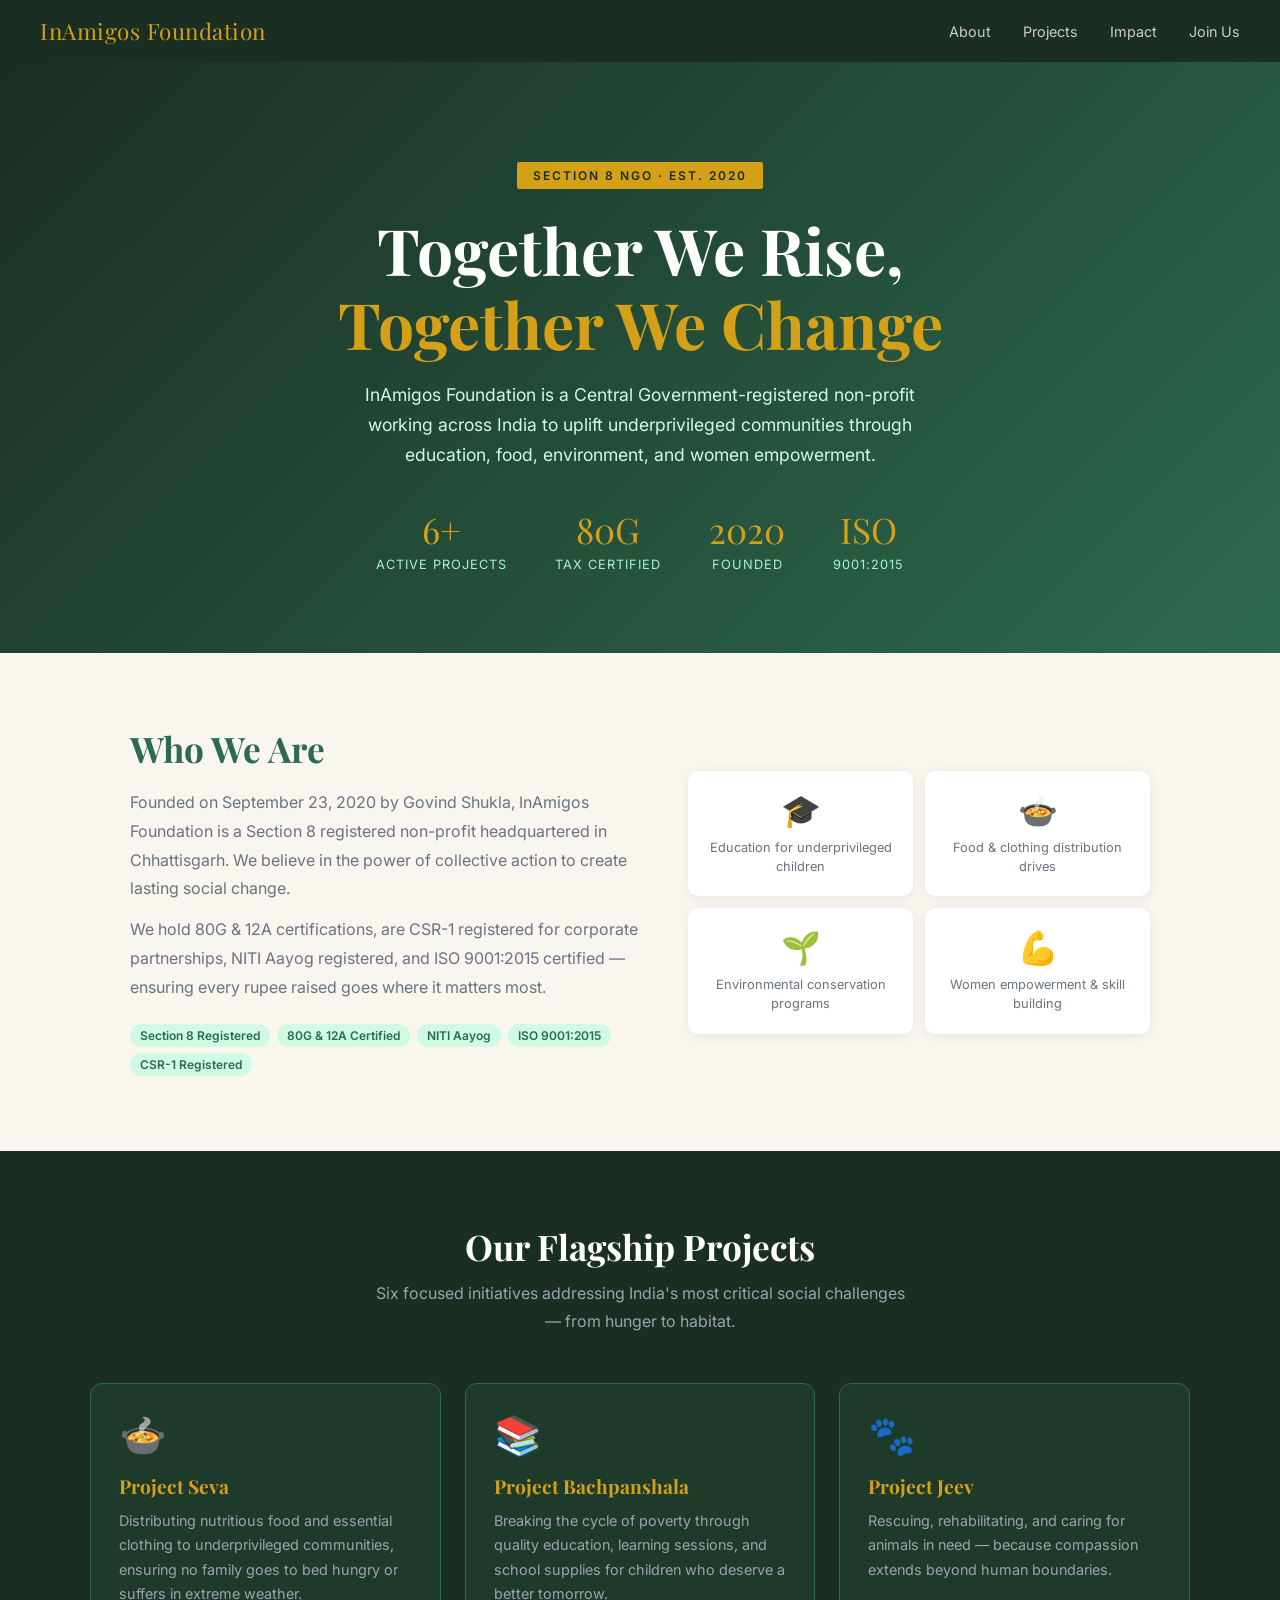
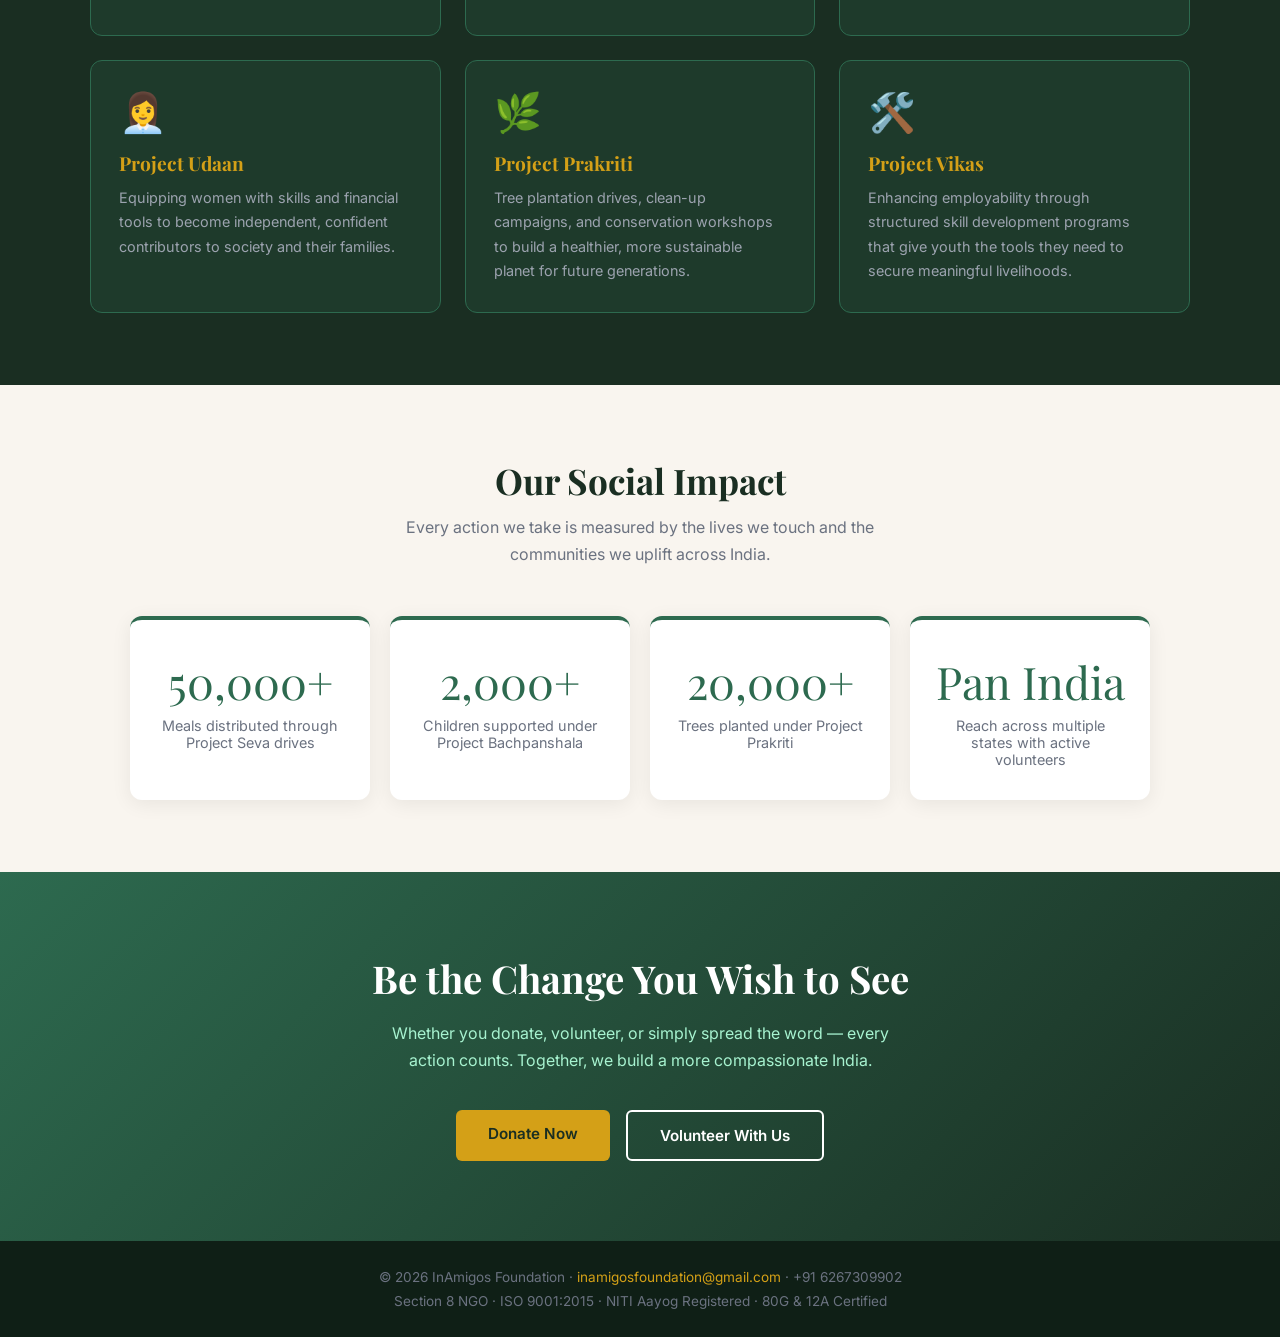
==== index.html @ 420f6764 "Rename inamigos_awareness.html to index.html" ====
<!DOCTYPE html>
<html lang="en">

<head>
  <meta charset="UTF-8" />
  <meta name="viewport" content="width=device-width, initial-scale=1.0" />
  <title>InAmigos Foundation – Together We Rise</title>
  <link
    href="https://fonts.googleapis.com/css2?family=Playfair+Display:wght@700;900&family=Inter:wght@400;500;600&display=swap"
    rel="stylesheet" />
  <style>
    *,
    *::before,
    *::after {
      box-sizing: border-box;
      margin: 0;
      padding: 0;
    }

    :root {
      --green: #2D6A4F;
      --green-lt: #40916C;
      --gold: #D4A017;
      --cream: #F9F5EF;
      --dark: #1A2E22;
      --gray: #6B7280;
      --white: #FFFFFF;
    }

    body {
      font-family: 'Inter', sans-serif;
      background: var(--cream);
      color: var(--dark);
    }

    /* ── NAV ── */
    nav {
      background: var(--dark);
      padding: 16px 40px;
      display: flex;
      align-items: center;
      justify-content: space-between;
    }

    .nav-logo {
      font-family: 'Playfair Display', serif;
      font-size: 1.4rem;
      color: var(--gold);
      letter-spacing: 0.5px;
    }

    .nav-links a {
      color: #ccc;
      text-decoration: none;
      margin-left: 28px;
      font-size: 0.9rem;
      transition: color 0.2s;
    }

    .nav-links a:hover {
      color: var(--gold);
    }

    /* ── HERO ── */
    .hero {
      background: linear-gradient(135deg, var(--dark) 0%, var(--green) 100%);
      color: var(--white);
      padding: 100px 40px 80px;
      text-align: center;
      position: relative;
      overflow: hidden;
    }

    .hero::before {
      content: '';
      position: absolute;
      inset: 0;
      background: url("https://images.unsplash.com/photo-1532629345422-7515f3d16bb6?w=1400&q=80") center/cover no-repeat;
      opacity: 0.12;
    }

    .hero-content {
      position: relative;
      z-index: 1;
      max-width: 760px;
      margin: auto;
    }

    .hero-eyebrow {
      display: inline-block;
      background: var(--gold);
      color: var(--dark);
      font-size: 0.75rem;
      font-weight: 600;
      letter-spacing: 2px;
      text-transform: uppercase;
      padding: 6px 16px;
      border-radius: 2px;
      margin-bottom: 24px;
    }

    .hero h1 {
      font-family: 'Playfair Display', serif;
      font-size: clamp(2.4rem, 5vw, 4rem);
      line-height: 1.15;
      margin-bottom: 20px;
    }

    .hero h1 span {
      color: var(--gold);
    }

    .hero p {
      font-size: 1.1rem;
      color: #d1fae5;
      max-width: 580px;
      margin: 0 auto 36px;
      line-height: 1.7;
    }

    .hero-stats {
      display: flex;
      justify-content: center;
      gap: 48px;
      flex-wrap: wrap;
      margin-top: 20px;
    }

    .stat-item {
      text-align: center;
    }

    .stat-item .num {
      font-family: 'Playfair Display', serif;
      font-size: 2.2rem;
      color: var(--gold);
      display: block;
    }

    .stat-item .label {
      font-size: 0.8rem;
      color: #a7f3d0;
      letter-spacing: 1px;
      text-transform: uppercase;
    }

    /* ── ABOUT ── */
    .about {
      display: grid;
      grid-template-columns: 1fr 1fr;
      gap: 0;
      max-width: 1100px;
      margin: 72px auto;
      padding: 0 40px;
      align-items: center;
    }

    .about-text h2 {
      font-family: 'Playfair Display', serif;
      font-size: 2.2rem;
      color: var(--green);
      margin-bottom: 16px;
    }

    .about-text p {
      color: var(--gray);
      line-height: 1.8;
      margin-bottom: 12px;
    }

    .badge {
      display: inline-block;
      background: #d1fae5;
      color: var(--green);
      font-size: 0.75rem;
      font-weight: 600;
      padding: 4px 10px;
      border-radius: 99px;
      margin: 3px 3px 3px 0;
    }

    .about-visual {
      padding-left: 48px;
      display: grid;
      grid-template-columns: 1fr 1fr;
      gap: 12px;
    }

    .about-card {
      background: var(--white);
      border-radius: 10px;
      padding: 20px;
      box-shadow: 0 2px 12px rgba(0, 0, 0, 0.07);
      text-align: center;
    }

    .about-card .icon {
      font-size: 2rem;
      margin-bottom: 8px;
    }

    .about-card p {
      font-size: 0.8rem;
      color: var(--gray);
      line-height: 1.5;
    }

    /* ── PROJECTS ── */
    .projects-section {
      background: var(--dark);
      padding: 72px 40px;
    }

    .section-header {
      text-align: center;
      margin-bottom: 48px;
    }

    .section-header h2 {
      font-family: 'Playfair Display', serif;
      font-size: 2.2rem;
      color: var(--white);
      margin-bottom: 10px;
    }

    .section-header p {
      color: #9CA3AF;
      max-width: 540px;
      margin: auto;
      line-height: 1.7;
    }

    .projects-grid {
      display: grid;
      grid-template-columns: repeat(auto-fit, minmax(280px, 1fr));
      gap: 24px;
      max-width: 1100px;
      margin: auto;
    }

    .project-card {
      background: #1e3a2b;
      border: 1px solid #2D6A4F;
      border-radius: 12px;
      padding: 28px;
      transition: transform 0.2s, border-color 0.2s;
    }

    .project-card:hover {
      transform: translateY(-4px);
      border-color: var(--gold);
    }

    .project-icon {
      font-size: 2.4rem;
      margin-bottom: 14px;
    }

    .project-card h3 {
      font-family: 'Playfair Display', serif;
      font-size: 1.2rem;
      color: var(--gold);
      margin-bottom: 10px;
    }

    .project-card p {
      color: #9CA3AF;
      font-size: 0.9rem;
      line-height: 1.7;
    }

    /* ── IMPACT ── */
    .impact-section {
      padding: 72px 40px;
      max-width: 1100px;
      margin: auto;
    }

    .impact-section .section-header h2 {
      color: var(--dark);
    }

    .impact-section .section-header p {
      color: var(--gray);
    }

    .impact-grid {
      display: grid;
      grid-template-columns: repeat(auto-fit, minmax(220px, 1fr));
      gap: 20px;
      margin-top: 48px;
    }

    .impact-card {
      background: var(--white);
      border-radius: 12px;
      padding: 32px 24px;
      text-align: center;
      box-shadow: 0 4px 20px rgba(0, 0, 0, 0.07);
      border-top: 4px solid var(--green);
    }

    .impact-card .big {
      font-family: 'Playfair Display', serif;
      font-size: 2.8rem;
      color: var(--green);
    }

    .impact-card .desc {
      font-size: 0.9rem;
      color: var(--gray);
      margin-top: 6px;
    }

    /* ── CTA ── */
    .cta-section {
      background: linear-gradient(135deg, var(--green) 0%, var(--dark) 100%);
      padding: 80px 40px;
      text-align: center;
      color: var(--white);
    }

    .cta-section h2 {
      font-family: 'Playfair Display', serif;
      font-size: 2.4rem;
      margin-bottom: 16px;
    }

    .cta-section p {
      color: #a7f3d0;
      max-width: 520px;
      margin: 0 auto 36px;
      line-height: 1.7;
    }

    .cta-buttons {
      display: flex;
      gap: 16px;
      justify-content: center;
      flex-wrap: wrap;
    }

    .btn {
      padding: 14px 32px;
      border-radius: 6px;
      font-weight: 600;
      font-size: 0.95rem;
      cursor: pointer;
      text-decoration: none;
      transition: opacity 0.2s, transform 0.2s;
      display: inline-block;
    }

    .btn:hover {
      opacity: 0.88;
      transform: translateY(-2px);
    }

    .btn-gold {
      background: var(--gold);
      color: var(--dark);
    }

    .btn-outline {
      background: transparent;
      color: var(--white);
      border: 2px solid var(--white);
    }

    /* ── FOOTER ── */
    footer {
      background: #0f1f16;
      color: #6B7280;
      text-align: center;
      padding: 28px 40px;
      font-size: 0.85rem;
    }

    footer a {
      color: var(--gold);
      text-decoration: none;
    }

    /* ── RESPONSIVE ── */
    @media (max-width: 720px) {
      .about {
        grid-template-columns: 1fr;
      }

      .about-visual {
        padding-left: 0;
        margin-top: 32px;
      }

      nav {
        flex-direction: column;
        gap: 12px;
      }

      .hero {
        padding: 70px 20px 60px;
      }
    }
  </style>
</head>

<body>

  <!-- NAV -->
  <nav>
    <div class="nav-logo">InAmigos Foundation</div>
    <div class="nav-links">
      <a href="#about">About</a>
      <a href="#projects">Projects</a>
      <a href="#impact">Impact</a>
      <a href="#join">Join Us</a>
    </div>
  </nav>

  <!-- HERO -->
  <section class="hero">
    <div class="hero-content">
      <span class="hero-eyebrow">Section 8 NGO · Est. 2020</span>
      <h1>Together We Rise,<br /><span>Together We Change</span></h1>
      <p>InAmigos Foundation is a Central Government-registered non-profit working across India to uplift
        underprivileged communities through education, food, environment, and women empowerment.</p>
      <div class="hero-stats">
        <div class="stat-item"><span class="num">6+</span><span class="label">Active Projects</span></div>
        <div class="stat-item"><span class="num">80G</span><span class="label">Tax Certified</span></div>
        <div class="stat-item"><span class="num">2020</span><span class="label">Founded</span></div>
        <div class="stat-item"><span class="num">ISO</span><span class="label">9001:2015</span></div>
      </div>
    </div>
  </section>

  <!-- ABOUT -->
  <section class="about" id="about">
    <div class="about-text">
      <h2>Who We Are</h2>
      <p>Founded on September 23, 2020 by Govind Shukla, InAmigos Foundation is a Section 8 registered non-profit
        headquartered in Chhattisgarh. We believe in the power of collective action to create lasting social change.</p>
      <p>We hold 80G & 12A certifications, are CSR-1 registered for corporate partnerships, NITI Aayog registered, and
        ISO 9001:2015 certified — ensuring every rupee raised goes where it matters most.</p>
      <div style="margin-top: 20px;">
        <span class="badge">Section 8 Registered</span>
        <span class="badge">80G & 12A Certified</span>
        <span class="badge">NITI Aayog</span>
        <span class="badge">ISO 9001:2015</span>
        <span class="badge">CSR-1 Registered</span>
      </div>
    </div>
    <div class="about-visual">
      <div class="about-card">
        <div class="icon">🎓</div>
        <p>Education for underprivileged children</p>
      </div>
      <div class="about-card">
        <div class="icon">🍲</div>
        <p>Food & clothing distribution drives</p>
      </div>
      <div class="about-card">
        <div class="icon">🌱</div>
        <p>Environmental conservation programs</p>
      </div>
      <div class="about-card">
        <div class="icon">💪</div>
        <p>Women empowerment & skill building</p>
      </div>
    </div>
  </section>

  <!-- PROJECTS -->
  <section class="projects-section" id="projects">
    <div class="section-header">
      <h2>Our Flagship Projects</h2>
      <p>Six focused initiatives addressing India's most critical social challenges — from hunger to habitat.</p>
    </div>
    <div class="projects-grid">
      <div class="project-card">
        <div class="project-icon">🍲</div>
        <h3>Project Seva</h3>
        <p>Distributing nutritious food and essential clothing to underprivileged communities, ensuring no family goes
          to bed hungry or suffers in extreme weather.</p>
      </div>
      <div class="project-card">
        <div class="project-icon">📚</div>
        <h3>Project Bachpanshala</h3>
        <p>Breaking the cycle of poverty through quality education, learning sessions, and school supplies for children
          who deserve a better tomorrow.</p>
      </div>
      <div class="project-card">
        <div class="project-icon">🐾</div>
        <h3>Project Jeev</h3>
        <p>Rescuing, rehabilitating, and caring for animals in need — because compassion extends beyond human
          boundaries.</p>
      </div>
      <div class="project-card">
        <div class="project-icon">👩‍💼</div>
        <h3>Project Udaan</h3>
        <p>Equipping women with skills and financial tools to become independent, confident contributors to society and
          their families.</p>
      </div>
      <div class="project-card">
        <div class="project-icon">🌿</div>
        <h3>Project Prakriti</h3>
        <p>Tree plantation drives, clean-up campaigns, and conservation workshops to build a healthier, more sustainable
          planet for future generations.</p>
      </div>
      <div class="project-card">
        <div class="project-icon">🛠️</div>
        <h3>Project Vikas</h3>
        <p>Enhancing employability through structured skill development programs that give youth the tools they need to
          secure meaningful livelihoods.</p>
      </div>
    </div>
  </section>

  <!-- IMPACT -->
  <section class="impact-section" id="impact">
    <div class="section-header">
      <h2>Our Social Impact</h2>
      <p>Every action we take is measured by the lives we touch and the communities we uplift across India.</p>
    </div>
    <div class="impact-grid">
      <div class="impact-card">
        <div class="big">50,000+</div>
        <div class="desc">Meals distributed through Project Seva drives</div>
      </div>
      <div class="impact-card">
        <div class="big">2,000+</div>
        <div class="desc">Children supported under Project Bachpanshala</div>
      </div>
      <div class="impact-card">
        <div class="big">20,000+</div>
        <div class="desc">Trees planted under Project Prakriti</div>
      </div>
      <div class="impact-card">
        <div class="big">Pan India</div>
        <div class="desc">Reach across multiple states with active volunteers</div>
      </div>
    </div>
  </section>

  <!-- CTA -->
  <section class="cta-section" id="join">
    <h2>Be the Change You Wish to See</h2>
    <p>Whether you donate, volunteer, or simply spread the word — every action counts. Together, we build a more
      compassionate India.</p>
    <div class="cta-buttons">
      <a href="https://inamigosfoundation.org.in" class="btn btn-gold" target="_blank">Donate Now</a>
      <a href="https://inamigosfoundation.org.in" class="btn btn-outline" target="_blank">Volunteer With Us</a>
    </div>
  </section>

  <!-- FOOTER -->
  <footer>
    <p>© 2026 InAmigos Foundation · <a href="mailto:inamigosfoundation@gmail.com">inamigosfoundation@gmail.com</a> · +91
      6267309902</p>
    <p style="margin-top: 8px;">Section 8 NGO · ISO 9001:2015 · NITI Aayog Registered · 80G & 12A Certified</p>
  </footer>

</body>

</html>
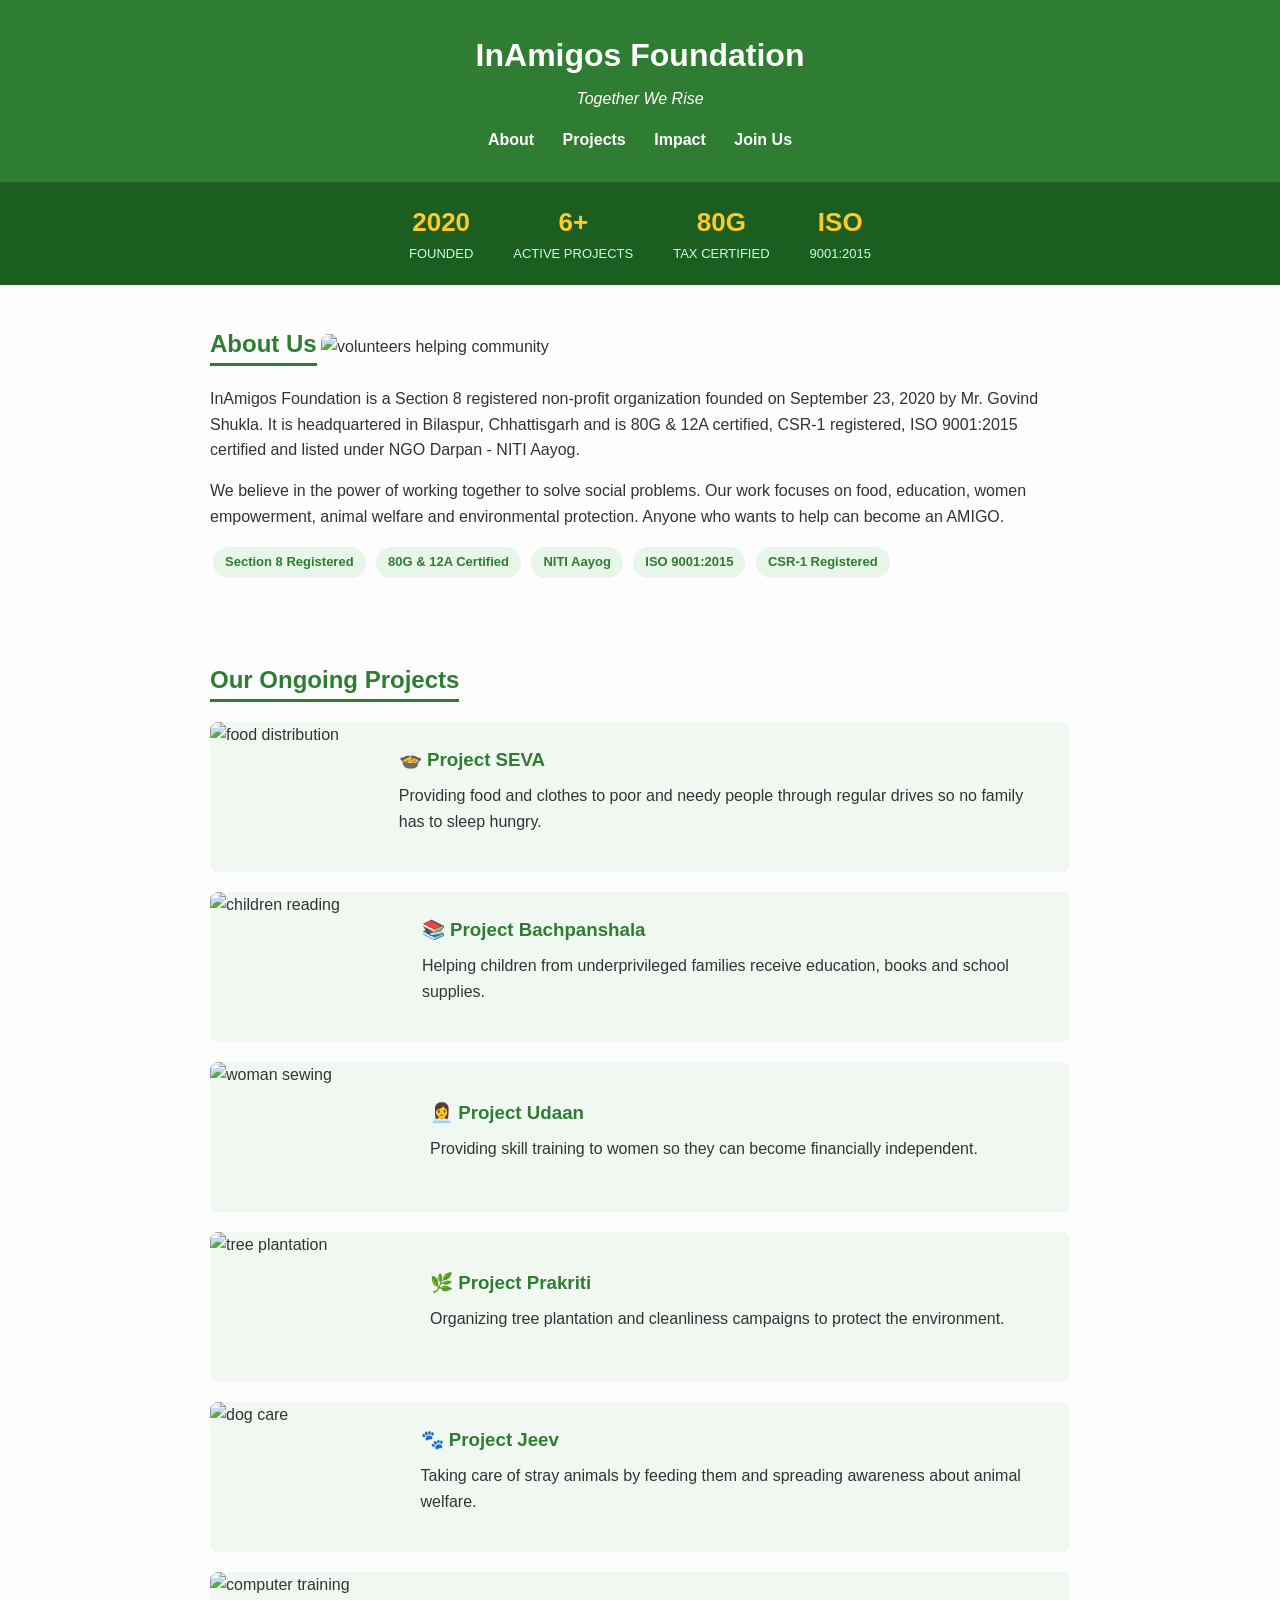
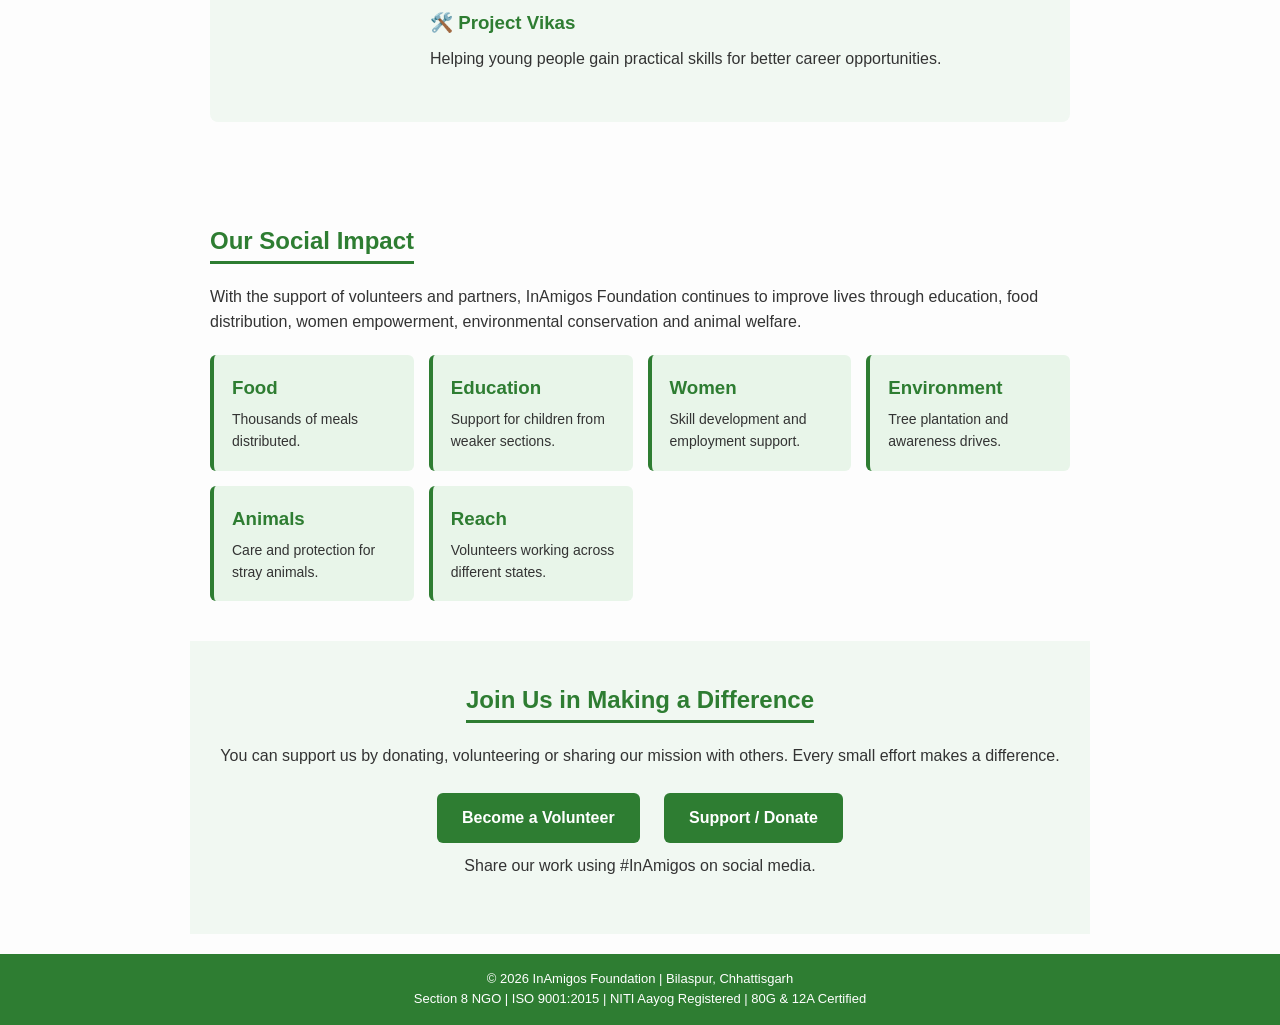
==== commit d40bb610: "Add files via upload" ====
--- a/index.html
+++ b/index.html
@@ -1,564 +1,228 @@
-<!DOCTYPE html>
-<html lang="en">
-
-<head>
-  <meta charset="UTF-8" />
-  <meta name="viewport" content="width=device-width, initial-scale=1.0" />
-  <title>InAmigos Foundation – Together We Rise</title>
-  <link
-    href="https://fonts.googleapis.com/css2?family=Playfair+Display:wght@700;900&family=Inter:wght@400;500;600&display=swap"
-    rel="stylesheet" />
-  <style>
-    *,
-    *::before,
-    *::after {
-      box-sizing: border-box;
-      margin: 0;
-      padding: 0;
-    }
-
-    :root {
-      --green: #2D6A4F;
-      --green-lt: #40916C;
-      --gold: #D4A017;
-      --cream: #F9F5EF;
-      --dark: #1A2E22;
-      --gray: #6B7280;
-      --white: #FFFFFF;
-    }
-
-    body {
-      font-family: 'Inter', sans-serif;
-      background: var(--cream);
-      color: var(--dark);
-    }
-
-    /* ── NAV ── */
-    nav {
-      background: var(--dark);
-      padding: 16px 40px;
-      display: flex;
-      align-items: center;
-      justify-content: space-between;
-    }
-
-    .nav-logo {
-      font-family: 'Playfair Display', serif;
-      font-size: 1.4rem;
-      color: var(--gold);
-      letter-spacing: 0.5px;
-    }
-
-    .nav-links a {
-      color: #ccc;
-      text-decoration: none;
-      margin-left: 28px;
-      font-size: 0.9rem;
-      transition: color 0.2s;
-    }
-
-    .nav-links a:hover {
-      color: var(--gold);
-    }
-
-    /* ── HERO ── */
-    .hero {
-      background: linear-gradient(135deg, var(--dark) 0%, var(--green) 100%);
-      color: var(--white);
-      padding: 100px 40px 80px;
-      text-align: center;
-      position: relative;
-      overflow: hidden;
-    }
-
-    .hero::before {
-      content: '';
-      position: absolute;
-      inset: 0;
-      background: url("https://images.unsplash.com/photo-1532629345422-7515f3d16bb6?w=1400&q=80") center/cover no-repeat;
-      opacity: 0.12;
-    }
-
-    .hero-content {
-      position: relative;
-      z-index: 1;
-      max-width: 760px;
-      margin: auto;
-    }
-
-    .hero-eyebrow {
-      display: inline-block;
-      background: var(--gold);
-      color: var(--dark);
-      font-size: 0.75rem;
-      font-weight: 600;
-      letter-spacing: 2px;
-      text-transform: uppercase;
-      padding: 6px 16px;
-      border-radius: 2px;
-      margin-bottom: 24px;
-    }
-
-    .hero h1 {
-      font-family: 'Playfair Display', serif;
-      font-size: clamp(2.4rem, 5vw, 4rem);
-      line-height: 1.15;
-      margin-bottom: 20px;
-    }
-
-    .hero h1 span {
-      color: var(--gold);
-    }
-
-    .hero p {
-      font-size: 1.1rem;
-      color: #d1fae5;
-      max-width: 580px;
-      margin: 0 auto 36px;
-      line-height: 1.7;
-    }
-
-    .hero-stats {
-      display: flex;
-      justify-content: center;
-      gap: 48px;
-      flex-wrap: wrap;
-      margin-top: 20px;
-    }
-
-    .stat-item {
-      text-align: center;
-    }
-
-    .stat-item .num {
-      font-family: 'Playfair Display', serif;
-      font-size: 2.2rem;
-      color: var(--gold);
-      display: block;
-    }
-
-    .stat-item .label {
-      font-size: 0.8rem;
-      color: #a7f3d0;
-      letter-spacing: 1px;
-      text-transform: uppercase;
-    }
-
-    /* ── ABOUT ── */
-    .about {
-      display: grid;
-      grid-template-columns: 1fr 1fr;
-      gap: 0;
-      max-width: 1100px;
-      margin: 72px auto;
-      padding: 0 40px;
-      align-items: center;
-    }
-
-    .about-text h2 {
-      font-family: 'Playfair Display', serif;
-      font-size: 2.2rem;
-      color: var(--green);
-      margin-bottom: 16px;
-    }
-
-    .about-text p {
-      color: var(--gray);
-      line-height: 1.8;
-      margin-bottom: 12px;
-    }
-
-    .badge {
-      display: inline-block;
-      background: #d1fae5;
-      color: var(--green);
-      font-size: 0.75rem;
-      font-weight: 600;
-      padding: 4px 10px;
-      border-radius: 99px;
-      margin: 3px 3px 3px 0;
-    }
-
-    .about-visual {
-      padding-left: 48px;
-      display: grid;
-      grid-template-columns: 1fr 1fr;
-      gap: 12px;
-    }
-
-    .about-card {
-      background: var(--white);
-      border-radius: 10px;
-      padding: 20px;
-      box-shadow: 0 2px 12px rgba(0, 0, 0, 0.07);
-      text-align: center;
-    }
-
-    .about-card .icon {
-      font-size: 2rem;
-      margin-bottom: 8px;
-    }
-
-    .about-card p {
-      font-size: 0.8rem;
-      color: var(--gray);
-      line-height: 1.5;
-    }
-
-    /* ── PROJECTS ── */
-    .projects-section {
-      background: var(--dark);
-      padding: 72px 40px;
-    }
-
-    .section-header {
-      text-align: center;
-      margin-bottom: 48px;
-    }
-
-    .section-header h2 {
-      font-family: 'Playfair Display', serif;
-      font-size: 2.2rem;
-      color: var(--white);
-      margin-bottom: 10px;
-    }
-
-    .section-header p {
-      color: #9CA3AF;
-      max-width: 540px;
-      margin: auto;
-      line-height: 1.7;
-    }
-
-    .projects-grid {
-      display: grid;
-      grid-template-columns: repeat(auto-fit, minmax(280px, 1fr));
-      gap: 24px;
-      max-width: 1100px;
-      margin: auto;
-    }
-
-    .project-card {
-      background: #1e3a2b;
-      border: 1px solid #2D6A4F;
-      border-radius: 12px;
-      padding: 28px;
-      transition: transform 0.2s, border-color 0.2s;
-    }
-
-    .project-card:hover {
-      transform: translateY(-4px);
-      border-color: var(--gold);
-    }
-
-    .project-icon {
-      font-size: 2.4rem;
-      margin-bottom: 14px;
-    }
-
-    .project-card h3 {
-      font-family: 'Playfair Display', serif;
-      font-size: 1.2rem;
-      color: var(--gold);
-      margin-bottom: 10px;
-    }
-
-    .project-card p {
-      color: #9CA3AF;
-      font-size: 0.9rem;
-      line-height: 1.7;
-    }
-
-    /* ── IMPACT ── */
-    .impact-section {
-      padding: 72px 40px;
-      max-width: 1100px;
-      margin: auto;
-    }
-
-    .impact-section .section-header h2 {
-      color: var(--dark);
-    }
-
-    .impact-section .section-header p {
-      color: var(--gray);
-    }
-
-    .impact-grid {
-      display: grid;
-      grid-template-columns: repeat(auto-fit, minmax(220px, 1fr));
-      gap: 20px;
-      margin-top: 48px;
-    }
-
-    .impact-card {
-      background: var(--white);
-      border-radius: 12px;
-      padding: 32px 24px;
-      text-align: center;
-      box-shadow: 0 4px 20px rgba(0, 0, 0, 0.07);
-      border-top: 4px solid var(--green);
-    }
-
-    .impact-card .big {
-      font-family: 'Playfair Display', serif;
-      font-size: 2.8rem;
-      color: var(--green);
-    }
-
-    .impact-card .desc {
-      font-size: 0.9rem;
-      color: var(--gray);
-      margin-top: 6px;
-    }
-
-    /* ── CTA ── */
-    .cta-section {
-      background: linear-gradient(135deg, var(--green) 0%, var(--dark) 100%);
-      padding: 80px 40px;
-      text-align: center;
-      color: var(--white);
-    }
-
-    .cta-section h2 {
-      font-family: 'Playfair Display', serif;
-      font-size: 2.4rem;
-      margin-bottom: 16px;
-    }
-
-    .cta-section p {
-      color: #a7f3d0;
-      max-width: 520px;
-      margin: 0 auto 36px;
-      line-height: 1.7;
-    }
-
-    .cta-buttons {
-      display: flex;
-      gap: 16px;
-      justify-content: center;
-      flex-wrap: wrap;
-    }
-
-    .btn {
-      padding: 14px 32px;
-      border-radius: 6px;
-      font-weight: 600;
-      font-size: 0.95rem;
-      cursor: pointer;
-      text-decoration: none;
-      transition: opacity 0.2s, transform 0.2s;
-      display: inline-block;
-    }
-
-    .btn:hover {
-      opacity: 0.88;
-      transform: translateY(-2px);
-    }
-
-    .btn-gold {
-      background: var(--gold);
-      color: var(--dark);
-    }
-
-    .btn-outline {
-      background: transparent;
-      color: var(--white);
-      border: 2px solid var(--white);
-    }
-
-    /* ── FOOTER ── */
-    footer {
-      background: #0f1f16;
-      color: #6B7280;
-      text-align: center;
-      padding: 28px 40px;
-      font-size: 0.85rem;
-    }
-
-    footer a {
-      color: var(--gold);
-      text-decoration: none;
-    }
-
-    /* ── RESPONSIVE ── */
-    @media (max-width: 720px) {
-      .about {
-        grid-template-columns: 1fr;
-      }
-
-      .about-visual {
-        padding-left: 0;
-        margin-top: 32px;
-      }
-
-      nav {
-        flex-direction: column;
-        gap: 12px;
-      }
-
-      .hero {
-        padding: 70px 20px 60px;
-      }
-    }
-  </style>
-</head>
-
-<body>
-
-  <!-- NAV -->
-  <nav>
-    <div class="nav-logo">InAmigos Foundation</div>
-    <div class="nav-links">
-      <a href="#about">About</a>
-      <a href="#projects">Projects</a>
-      <a href="#impact">Impact</a>
-      <a href="#join">Join Us</a>
-    </div>
-  </nav>
-
-  <!-- HERO -->
-  <section class="hero">
-    <div class="hero-content">
-      <span class="hero-eyebrow">Section 8 NGO · Est. 2020</span>
-      <h1>Together We Rise,<br /><span>Together We Change</span></h1>
-      <p>InAmigos Foundation is a Central Government-registered non-profit working across India to uplift
-        underprivileged communities through education, food, environment, and women empowerment.</p>
-      <div class="hero-stats">
-        <div class="stat-item"><span class="num">6+</span><span class="label">Active Projects</span></div>
-        <div class="stat-item"><span class="num">80G</span><span class="label">Tax Certified</span></div>
-        <div class="stat-item"><span class="num">2020</span><span class="label">Founded</span></div>
-        <div class="stat-item"><span class="num">ISO</span><span class="label">9001:2015</span></div>
-      </div>
-    </div>
-  </section>
-
-  <!-- ABOUT -->
-  <section class="about" id="about">
-    <div class="about-text">
-      <h2>Who We Are</h2>
-      <p>Founded on September 23, 2020 by Govind Shukla, InAmigos Foundation is a Section 8 registered non-profit
-        headquartered in Chhattisgarh. We believe in the power of collective action to create lasting social change.</p>
-      <p>We hold 80G & 12A certifications, are CSR-1 registered for corporate partnerships, NITI Aayog registered, and
-        ISO 9001:2015 certified — ensuring every rupee raised goes where it matters most.</p>
-      <div style="margin-top: 20px;">
-        <span class="badge">Section 8 Registered</span>
-        <span class="badge">80G & 12A Certified</span>
-        <span class="badge">NITI Aayog</span>
-        <span class="badge">ISO 9001:2015</span>
-        <span class="badge">CSR-1 Registered</span>
-      </div>
-    </div>
-    <div class="about-visual">
-      <div class="about-card">
-        <div class="icon">🎓</div>
-        <p>Education for underprivileged children</p>
-      </div>
-      <div class="about-card">
-        <div class="icon">🍲</div>
-        <p>Food & clothing distribution drives</p>
-      </div>
-      <div class="about-card">
-        <div class="icon">🌱</div>
-        <p>Environmental conservation programs</p>
-      </div>
-      <div class="about-card">
-        <div class="icon">💪</div>
-        <p>Women empowerment & skill building</p>
-      </div>
-    </div>
-  </section>
-
-  <!-- PROJECTS -->
-  <section class="projects-section" id="projects">
-    <div class="section-header">
-      <h2>Our Flagship Projects</h2>
-      <p>Six focused initiatives addressing India's most critical social challenges — from hunger to habitat.</p>
-    </div>
-    <div class="projects-grid">
-      <div class="project-card">
-        <div class="project-icon">🍲</div>
-        <h3>Project Seva</h3>
-        <p>Distributing nutritious food and essential clothing to underprivileged communities, ensuring no family goes
-          to bed hungry or suffers in extreme weather.</p>
-      </div>
-      <div class="project-card">
-        <div class="project-icon">📚</div>
-        <h3>Project Bachpanshala</h3>
-        <p>Breaking the cycle of poverty through quality education, learning sessions, and school supplies for children
-          who deserve a better tomorrow.</p>
-      </div>
-      <div class="project-card">
-        <div class="project-icon">🐾</div>
-        <h3>Project Jeev</h3>
-        <p>Rescuing, rehabilitating, and caring for animals in need — because compassion extends beyond human
-          boundaries.</p>
-      </div>
-      <div class="project-card">
-        <div class="project-icon">👩‍💼</div>
-        <h3>Project Udaan</h3>
-        <p>Equipping women with skills and financial tools to become independent, confident contributors to society and
-          their families.</p>
-      </div>
-      <div class="project-card">
-        <div class="project-icon">🌿</div>
-        <h3>Project Prakriti</h3>
-        <p>Tree plantation drives, clean-up campaigns, and conservation workshops to build a healthier, more sustainable
-          planet for future generations.</p>
-      </div>
-      <div class="project-card">
-        <div class="project-icon">🛠️</div>
-        <h3>Project Vikas</h3>
-        <p>Enhancing employability through structured skill development programs that give youth the tools they need to
-          secure meaningful livelihoods.</p>
-      </div>
-    </div>
-  </section>
-
-  <!-- IMPACT -->
-  <section class="impact-section" id="impact">
-    <div class="section-header">
-      <h2>Our Social Impact</h2>
-      <p>Every action we take is measured by the lives we touch and the communities we uplift across India.</p>
-    </div>
-    <div class="impact-grid">
-      <div class="impact-card">
-        <div class="big">50,000+</div>
-        <div class="desc">Meals distributed through Project Seva drives</div>
-      </div>
-      <div class="impact-card">
-        <div class="big">2,000+</div>
-        <div class="desc">Children supported under Project Bachpanshala</div>
-      </div>
-      <div class="impact-card">
-        <div class="big">20,000+</div>
-        <div class="desc">Trees planted under Project Prakriti</div>
-      </div>
-      <div class="impact-card">
-        <div class="big">Pan India</div>
-        <div class="desc">Reach across multiple states with active volunteers</div>
-      </div>
-    </div>
-  </section>
-
-  <!-- CTA -->
-  <section class="cta-section" id="join">
-    <h2>Be the Change You Wish to See</h2>
-    <p>Whether you donate, volunteer, or simply spread the word — every action counts. Together, we build a more
-      compassionate India.</p>
-    <div class="cta-buttons">
-      <a href="https://inamigosfoundation.org.in" class="btn btn-gold" target="_blank">Donate Now</a>
-      <a href="https://inamigosfoundation.org.in" class="btn btn-outline" target="_blank">Volunteer With Us</a>
-    </div>
-  </section>
-
-  <!-- FOOTER -->
-  <footer>
-    <p>© 2026 InAmigos Foundation · <a href="mailto:inamigosfoundation@gmail.com">inamigosfoundation@gmail.com</a> · +91
-      6267309902</p>
-    <p style="margin-top: 8px;">Section 8 NGO · ISO 9001:2015 · NITI Aayog Registered · 80G & 12A Certified</p>
-  </footer>
-
-</body>
-
-</html>
+<!DOCTYPE html>
+<html lang="en">
+
+<head>
+    <meta charset="UTF-8">
+    <meta name="viewport" content="width=device-width, initial-scale=1.0">
+    <title>InAmigos Foundation</title>
+    <link rel="stylesheet" href="style.css">
+</head>
+
+<body>
+
+    <header>
+        <h1>InAmigos Foundation</h1>
+        <p>Together We Rise</p>
+
+        <nav>
+            <a href="#about">About</a>
+            <a href="#projects">Projects</a>
+            <a href="#impact">Impact</a>
+            <a href="#join">Join Us</a>
+        </nav>
+    </header>
+
+    <div class="stats">
+
+        <div class="stat">
+            <h3>2020</h3>
+            <p>Founded</p>
+        </div>
+
+        <div class="stat">
+            <h3>6+</h3>
+            <p>Active Projects</p>
+        </div>
+
+        <div class="stat">
+            <h3>80G</h3>
+            <p>Tax Certified</p>
+        </div>
+
+        <div class="stat">
+            <h3>ISO</h3>
+            <p>9001:2015</p>
+        </div>
+
+    </div>
+
+    <section id="about">
+
+        <h2>About Us</h2>
+
+        <img src="https://images.pexels.com/photos/6646917/pexels-photo-6646917.jpeg?auto=compress&cs=tinysrgb&w=800"
+            alt="volunteers helping community">
+
+        <p>
+            InAmigos Foundation is a Section 8 registered non-profit organization founded on September 23, 2020 by Mr.
+            Govind Shukla.
+            It is headquartered in Bilaspur, Chhattisgarh and is 80G & 12A certified, CSR-1 registered,
+            ISO 9001:2015 certified and listed under NGO Darpan - NITI Aayog.
+        </p>
+
+        <p>
+            We believe in the power of working together to solve social problems.
+            Our work focuses on food, education, women empowerment, animal welfare and environmental protection.
+            Anyone who wants to help can become an AMIGO.
+        </p>
+
+        <div class="tags">
+            <span>Section 8 Registered</span>
+            <span>80G & 12A Certified</span>
+            <span>NITI Aayog</span>
+            <span>ISO 9001:2015</span>
+            <span>CSR-1 Registered</span>
+        </div>
+
+    </section>
+
+    <section id="projects">
+
+        <h2>Our Ongoing Projects</h2>
+
+        <div class="project">
+
+            <img src="https://images.pexels.com/photos/6646923/pexels-photo-6646923.jpeg?auto=compress&cs=tinysrgb&w=400"
+                alt="food distribution">
+
+            <div>
+                <h3>🍲 Project SEVA</h3>
+                <p>Providing food and clothes to poor and needy people through regular drives so no family has to sleep
+                    hungry.</p>
+            </div>
+
+        </div>
+
+        <div class="project">
+
+            <img src="https://images.pexels.com/photos/14025670/pexels-photo-14025670.jpeg?auto=compress&cs=tinysrgb&w=400"
+                alt="children reading">
+
+            <div>
+                <h3>📚 Project Bachpanshala</h3>
+                <p>Helping children from underprivileged families receive education, books and school supplies.</p>
+            </div>
+
+        </div>
+
+        <div class="project">
+
+            <img src="https://images.pexels.com/photos/3984836/pexels-photo-3984836.jpeg?auto=compress&cs=tinysrgb&w=400"
+                alt="woman sewing">
+
+            <div>
+                <h3>👩‍💼 Project Udaan</h3>
+                <p>Providing skill training to women so they can become financially independent.</p>
+            </div>
+
+        </div>
+
+        <div class="project">
+
+            <img src="https://images.pexels.com/photos/5487075/pexels-photo-5487075.jpeg?auto=compress&cs=tinysrgb&w=400"
+                alt="tree plantation">
+
+            <div>
+                <h3>🌿 Project Prakriti</h3>
+                <p>Organizing tree plantation and cleanliness campaigns to protect the environment.</p>
+            </div>
+
+        </div>
+
+        <div class="project">
+
+            <img src="https://images.pexels.com/photos/6816855/pexels-photo-6816855.jpeg?auto=compress&cs=tinysrgb&w=400"
+                alt="dog care">
+
+            <div>
+                <h3>🐾 Project Jeev</h3>
+                <p>Taking care of stray animals by feeding them and spreading awareness about animal welfare.</p>
+            </div>
+
+        </div>
+
+        <div class="project">
+
+            <img src="https://images.pexels.com/photos/10638075/pexels-photo-10638075.jpeg?auto=compress&cs=tinysrgb&w=400"
+                alt="computer training">
+
+            <div>
+                <h3>🛠️ Project Vikas</h3>
+                <p>Helping young people gain practical skills for better career opportunities.</p>
+            </div>
+
+        </div>
+
+    </section>
+
+    <section id="impact">
+
+        <h2>Our Social Impact</h2>
+
+        <p>
+            With the support of volunteers and partners, InAmigos Foundation continues to improve lives through
+            education,
+            food distribution, women empowerment, environmental conservation and animal welfare.
+        </p>
+
+        <div class="impact-grid">
+
+            <div class="impact-card">
+                <h3>Food</h3>
+                <p>Thousands of meals distributed.</p>
+            </div>
+
+            <div class="impact-card">
+                <h3>Education</h3>
+                <p>Support for children from weaker sections.</p>
+            </div>
+
+            <div class="impact-card">
+                <h3>Women</h3>
+                <p>Skill development and employment support.</p>
+            </div>
+
+            <div class="impact-card">
+                <h3>Environment</h3>
+                <p>Tree plantation and awareness drives.</p>
+            </div>
+
+            <div class="impact-card">
+                <h3>Animals</h3>
+                <p>Care and protection for stray animals.</p>
+            </div>
+
+            <div class="impact-card">
+                <h3>Reach</h3>
+                <p>Volunteers working across different states.</p>
+            </div>
+
+        </div>
+
+    </section>
+
+    <section id="join">
+
+        <h2>Join Us in Making a Difference</h2>
+
+        <p>
+            You can support us by donating, volunteering or sharing our mission with others.
+            Every small effort makes a difference.
+        </p>
+
+        <a href="https://inamigosfoundation.org.in/" class="btn">Become a Volunteer</a>
+
+        <a href="https://inamigosfoundation.org.in/" class="btn">Support / Donate</a>
+
+        <p>Share our work using #InAmigos on social media.</p>
+
+    </section>
+
+    <footer>
+        <p>&copy; 2026 InAmigos Foundation | Bilaspur, Chhattisgarh</p>
+        <p>Section 8 NGO | ISO 9001:2015 | NITI Aayog Registered | 80G & 12A Certified</p>
+    </footer>
+
+</body>
+
+</html>
--- a/style.css
+++ b/style.css
@@ -0,0 +1,197 @@
+*{
+    margin:0;
+    padding:0;
+    box-sizing:border-box;
+}
+
+body{
+    font-family:Arial, sans-serif;
+    background:#fdfdfd;
+    color:#333;
+    line-height:1.6;
+}
+
+header{
+    background:#2e7d32;
+    color:white;
+    text-align:center;
+    padding:30px 20px;
+}
+
+header h1{
+    font-size:32px;
+    margin-bottom:5px;
+}
+
+header p{
+    font-style:italic;
+    margin-bottom:15px;
+}
+
+nav a{
+    color:white;
+    text-decoration:none;
+    margin:0 12px;
+    font-weight:bold;
+}
+
+nav a:hover{
+    text-decoration:underline;
+}
+
+.stats{
+    display:flex;
+    justify-content:center;
+    flex-wrap:wrap;
+    gap:40px;
+    background:#1b5e20;
+    padding:20px;
+    text-align:center;
+}
+
+.stat h3{
+    color:#ffca28;
+    font-size:26px;
+}
+
+.stat p{
+    color:#d1fae5;
+    font-size:13px;
+    text-transform:uppercase;
+}
+
+section{
+    width:90%;
+    max-width:900px;
+    margin:auto;
+    padding:40px 20px;
+}
+
+section h2{
+    color:#2e7d32;
+    border-bottom:3px solid #2e7d32;
+    display:inline-block;
+    margin-bottom:20px;
+}
+
+section p{
+    margin-bottom:15px;
+}
+
+#about img{
+    width:100%;
+    height:300px;
+    border-radius:8px;
+    object-fit:cover;
+    margin-bottom:20px;
+}
+
+.tags span{
+    display:inline-block;
+    background:#e8f5e9;
+    color:#2e7d32;
+    padding:5px 12px;
+    border-radius:20px;
+    font-size:13px;
+    font-weight:bold;
+    margin:3px;
+}
+
+.project{
+    display:flex;
+    background:#f1f8f2;
+    border-radius:8px;
+    margin-bottom:20px;
+    overflow:hidden;
+    align-items:center;
+}
+
+.project img{
+    width:200px;
+    height:150px;
+    object-fit:cover;
+}
+
+.project div{
+    padding:15px 20px;
+}
+
+.project h3{
+    color:#2e7d32;
+    margin-bottom:8px;
+}
+
+.impact-grid{
+    display:grid;
+    grid-template-columns:repeat(auto-fit,minmax(180px,1fr));
+    gap:15px;
+    margin-top:20px;
+}
+
+.impact-card{
+    background:#e8f5e9;
+    padding:18px;
+    border-left:4px solid #2e7d32;
+    border-radius:6px;
+}
+
+.impact-card h3{
+    color:#2e7d32;
+    margin-bottom:5px;
+}
+
+.impact-card p{
+    font-size:14px;
+    margin:0;
+}
+
+#join{
+    text-align:center;
+    background:#f1f8f2;
+}
+
+.btn{
+    display:inline-block;
+    background:#2e7d32;
+    color:white;
+    text-decoration:none;
+    padding:12px 25px;
+    margin:10px;
+    border-radius:6px;
+    font-weight:bold;
+}
+
+.btn:hover{
+    background:#1b5e20;
+}
+
+footer{
+    background:#2e7d32;
+    color:white;
+    text-align:center;
+    padding:15px;
+    margin-top:20px;
+}
+
+footer p{
+    font-size:13px;
+}
+
+@media screen and (max-width:600px){
+
+    .project{
+        flex-direction:column;
+        text-align:center;
+    }
+
+    .project img{
+        width:100%;
+        height:180px;
+    }
+
+    nav a{
+        display:block;
+        margin:8px 0;
+    }
+
+}
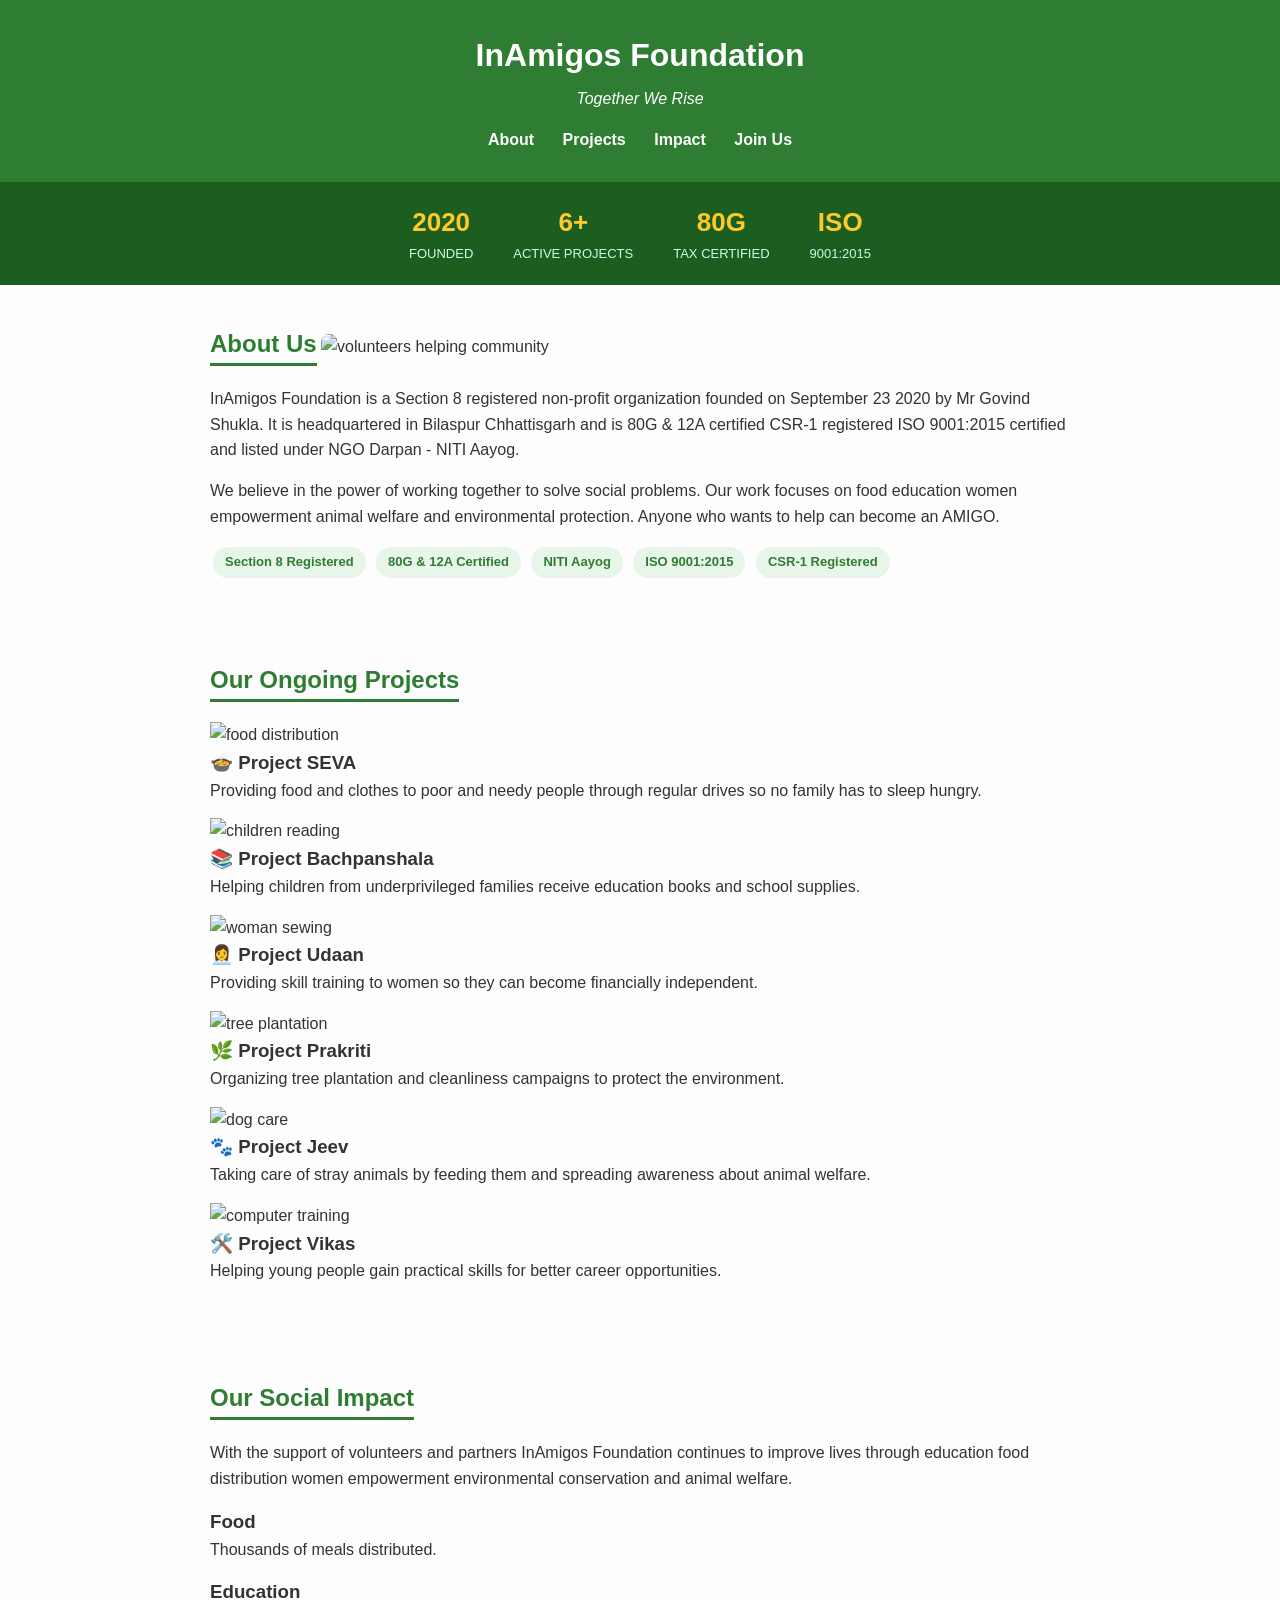
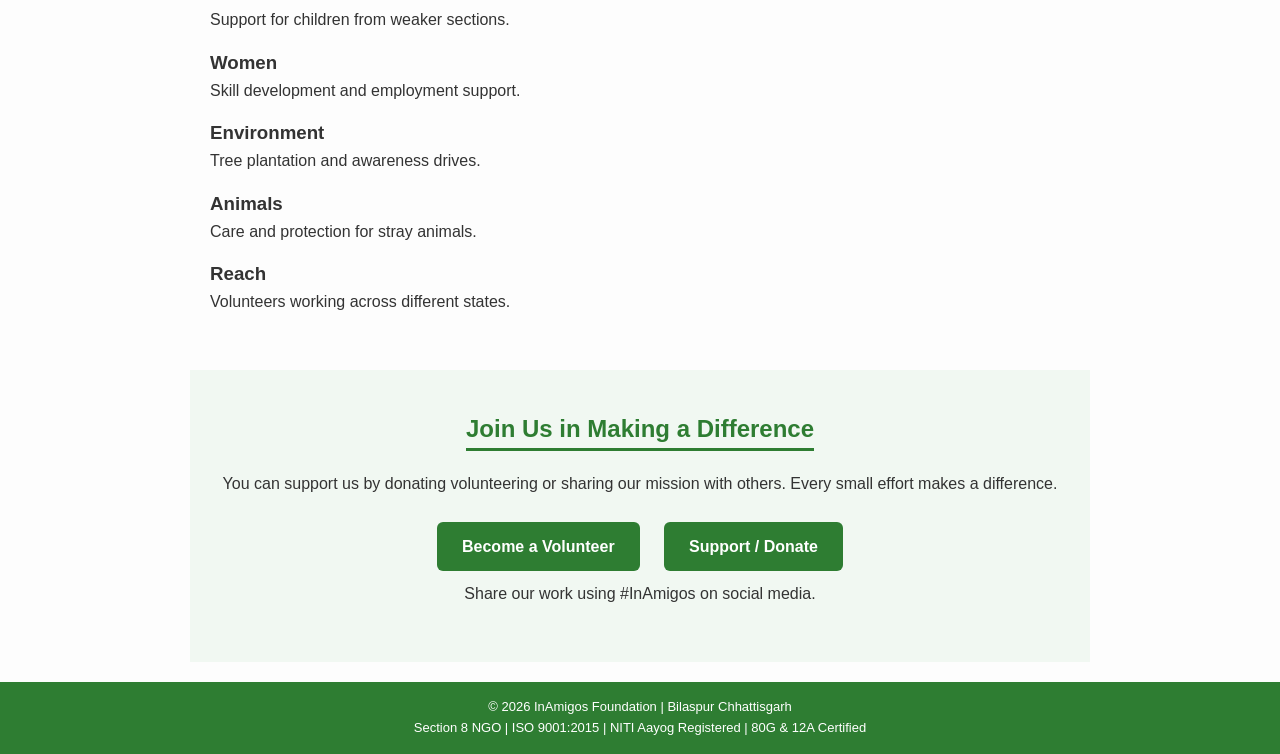
==== commit 8f9a8e08: "Fix HTML character encoding issues" ====
--- a/index.html
+++ b/index.html
@@ -1,228 +1,217 @@
 <!DOCTYPE html>
-<html lang="en">
+<html lang='en'>
 
 <head>
-    <meta charset="UTF-8">
-    <meta name="viewport" content="width=device-width, initial-scale=1.0">
-    <title>InAmigos Foundation</title>
+<meta charset="UTF-8">
+   <meta name='viewport' content='width=device-width initial-scale=1.0'>
+<title>InAmigos Foundation</title>
     <link rel="stylesheet" href="style.css">
 </head>
 
 <body>
 
-    <header>
-        <h1>InAmigos Foundation</h1>
-        <p>Together We Rise</p>
-
-        <nav>
-            <a href="#about">About</a>
-            <a href="#projects">Projects</a>
-            <a href="#impact">Impact</a>
-            <a href="#join">Join Us</a>
-        </nav>
-    </header>
-
-    <div class="stats">
-
-        <div class="stat">
-            <h3>2020</h3>
-            <p>Founded</p>
-        </div>
-
-        <div class="stat">
-            <h3>6+</h3>
-            <p>Active Projects</p>
-        </div>
-
-        <div class="stat">
-            <h3>80G</h3>
-            <p>Tax Certified</p>
-        </div>
-
-        <div class="stat">
-            <h3>ISO</h3>
-            <p>9001:2015</p>
-        </div>
-
-    </div>
-
-    <section id="about">
-
-        <h2>About Us</h2>
-
-        <img src="https://images.pexels.com/photos/6646917/pexels-photo-6646917.jpeg?auto=compress&cs=tinysrgb&w=800"
-            alt="volunteers helping community">
-
-        <p>
-            InAmigos Foundation is a Section 8 registered non-profit organization founded on September 23, 2020 by Mr.
-            Govind Shukla.
-            It is headquartered in Bilaspur, Chhattisgarh and is 80G & 12A certified, CSR-1 registered,
-            ISO 9001:2015 certified and listed under NGO Darpan - NITI Aayog.
-        </p>
-
-        <p>
-            We believe in the power of working together to solve social problems.
-            Our work focuses on food, education, women empowerment, animal welfare and environmental protection.
-            Anyone who wants to help can become an AMIGO.
-        </p>
-
-        <div class="tags">
-            <span>Section 8 Registered</span>
-            <span>80G & 12A Certified</span>
-            <span>NITI Aayog</span>
-            <span>ISO 9001:2015</span>
-            <span>CSR-1 Registered</span>
-        </div>
-
-    </section>
-
-    <section id="projects">
-
-        <h2>Our Ongoing Projects</h2>
-
-        <div class="project">
-
-            <img src="https://images.pexels.com/photos/6646923/pexels-photo-6646923.jpeg?auto=compress&cs=tinysrgb&w=400"
-                alt="food distribution">
-
-            <div>
-                <h3>🍲 Project SEVA</h3>
-                <p>Providing food and clothes to poor and needy people through regular drives so no family has to sleep
-                    hungry.</p>
-            </div>
-
-        </div>
-
-        <div class="project">
-
-            <img src="https://images.pexels.com/photos/14025670/pexels-photo-14025670.jpeg?auto=compress&cs=tinysrgb&w=400"
-                alt="children reading">
-
-            <div>
-                <h3>📚 Project Bachpanshala</h3>
-                <p>Helping children from underprivileged families receive education, books and school supplies.</p>
-            </div>
-
-        </div>
-
-        <div class="project">
-
-            <img src="https://images.pexels.com/photos/3984836/pexels-photo-3984836.jpeg?auto=compress&cs=tinysrgb&w=400"
-                alt="woman sewing">
-
-            <div>
-                <h3>👩‍💼 Project Udaan</h3>
-                <p>Providing skill training to women so they can become financially independent.</p>
-            </div>
-
-        </div>
-
-        <div class="project">
-
-            <img src="https://images.pexels.com/photos/5487075/pexels-photo-5487075.jpeg?auto=compress&cs=tinysrgb&w=400"
-                alt="tree plantation">
-
-            <div>
-                <h3>🌿 Project Prakriti</h3>
-                <p>Organizing tree plantation and cleanliness campaigns to protect the environment.</p>
-            </div>
-
-        </div>
-
-        <div class="project">
-
-            <img src="https://images.pexels.com/photos/6816855/pexels-photo-6816855.jpeg?auto=compress&cs=tinysrgb&w=400"
-                alt="dog care">
-
-            <div>
-                <h3>🐾 Project Jeev</h3>
-                <p>Taking care of stray animals by feeding them and spreading awareness about animal welfare.</p>
-            </div>
-
-        </div>
-
-        <div class="project">
-
-            <img src="https://images.pexels.com/photos/10638075/pexels-photo-10638075.jpeg?auto=compress&cs=tinysrgb&w=400"
-                alt="computer training">
-
-            <div>
-                <h3>🛠️ Project Vikas</h3>
-                <p>Helping young people gain practical skills for better career opportunities.</p>
-            </div>
-
-        </div>
-
-    </section>
-
-    <section id="impact">
-
-        <h2>Our Social Impact</h2>
-
-        <p>
-            With the support of volunteers and partners, InAmigos Foundation continues to improve lives through
-            education,
-            food distribution, women empowerment, environmental conservation and animal welfare.
-        </p>
-
-        <div class="impact-grid">
-
-            <div class="impact-card">
-                <h3>Food</h3>
-                <p>Thousands of meals distributed.</p>
-            </div>
-
-            <div class="impact-card">
-                <h3>Education</h3>
-                <p>Support for children from weaker sections.</p>
-            </div>
-
-            <div class="impact-card">
-                <h3>Women</h3>
-                <p>Skill development and employment support.</p>
-            </div>
-
-            <div class="impact-card">
-                <h3>Environment</h3>
-                <p>Tree plantation and awareness drives.</p>
-            </div>
-
-            <div class="impact-card">
-                <h3>Animals</h3>
-                <p>Care and protection for stray animals.</p>
-            </div>
-
-            <div class="impact-card">
-                <h3>Reach</h3>
-                <p>Volunteers working across different states.</p>
-            </div>
-
-        </div>
-
-    </section>
-
-    <section id="join">
-
-        <h2>Join Us in Making a Difference</h2>
-
-        <p>
-            You can support us by donating, volunteering or sharing our mission with others.
-            Every small effort makes a difference.
-        </p>
-
-        <a href="https://inamigosfoundation.org.in/" class="btn">Become a Volunteer</a>
-
-        <a href="https://inamigosfoundation.org.in/" class="btn">Support / Donate</a>
-
-        <p>Share our work using #InAmigos on social media.</p>
-
-    </section>
-
-    <footer>
-        <p>&copy; 2026 InAmigos Foundation | Bilaspur, Chhattisgarh</p>
-        <p>Section 8 NGO | ISO 9001:2015 | NITI Aayog Registered | 80G & 12A Certified</p>
-    </footer>
+<header>
+    <h1>InAmigos Foundation</h1>
+<p>Together We Rise</p>
+
+    <nav>
+        <a href="#about">About</a>
+        <a href='#projects'>Projects</a>
+        <a href='#impact'>Impact</a>
+<a href='#join'>Join Us</a>
+    </nav>
+</header>
+
+<div class='stats'>
+
+    <div class="stat">
+        <h3>2020</h3>
+        <p>Founded</p>
+    </div>
+
+    <div class="stat">
+        <h3>6+</h3>
+        <p>Active Projects</p>
+    </div>
+
+    <div class="stat">
+        <h3>80G</h3>
+        <p>Tax Certified</p>
+    </div>
+
+    <div class="stat">
+        <h3>ISO</h3>
+        <p>9001:2015</p>
+    </div>
+
+</div>
+
+<section id='about'>
+
+    <h2>About Us</h2>
+
+<img src='https://images.pexels.com/photos/6646917/pexels-photo-6646917.jpeg?auto=compress&cs=tinysrgb&w=800' alt='volunteers helping community'>
+
+    <p>
+        InAmigos Foundation is a Section 8 registered non-profit organization founded on September 23 2020 by Mr Govind Shukla.
+        It is headquartered in Bilaspur Chhattisgarh and is 80G & 12A certified CSR-1 registered
+        ISO 9001:2015 certified and listed under NGO Darpan - NITI Aayog.
+    </p>
+
+    <p>
+We believe in the power of working together to solve social problems.
+Our work focuses on food education women empowerment animal welfare and environmental protection.
+Anyone who wants to help can become an AMIGO.
+    </p>
+
+<div class='tags'>
+    <span>Section 8 Registered</span>
+<span>80G & 12A Certified</span>
+    <span>NITI Aayog</span>
+<span>ISO 9001:2015</span>
+    <span>CSR-1 Registered</span>
+</div>
+
+</section>
+
+<section id="projects">
+
+<h2>Our Ongoing Projects</h2>
+
+<div class='projectContainer'>
+
+    <img src='https://images.pexels.com/photos/6646923/pexels-photo-6646923.jpeg?auto=compress&cs=tinysrgb&w=400' alt='food distribution'>
+
+        <div>
+            <h3>🍲 Project SEVA</h3>
+<p>Providing food and clothes to poor and needy people through regular drives so no family has to sleep hungry.</p>
+        </div>
+
+    </div>
+
+    <div class='projectContainer'>
+
+<img src='https://images.pexels.com/photos/14025670/pexels-photo-14025670.jpeg?auto=compress&cs=tinysrgb&w=400' alt='children reading'>
+
+        <div>
+            <h3>📚 Project Bachpanshala</h3>
+            <p>Helping children from underprivileged families receive education books and school supplies.</p>
+        </div>
+
+    </div>
+
+<div class="projectContainer">
+
+<img src='https://images.pexels.com/photos/3984836/pexels-photo-3984836.jpeg?auto=compress&cs=tinysrgb&w=400' alt='woman sewing'>
+
+    <div>
+        <h3>👩‍💼 Project Udaan</h3>
+        <p>Providing skill training to women so they can become financially independent.</p>
+    </div>
+
+    </div>
+
+    <div class="projectContainer">
+
+        <img src='https://images.pexels.com/photos/5487075/pexels-photo-5487075.jpeg?auto=compress&cs=tinysrgb&w=400' alt='tree plantation'>
+
+    <div>
+        <h3>🌿 Project Prakriti</h3>
+        <p>Organizing tree plantation and cleanliness campaigns to protect the environment.</p>
+    </div>
+
+    </div>
+
+<div class='projectContainer'>
+
+        <img src='https://images.pexels.com/photos/6816855/pexels-photo-6816855.jpeg?auto=compress&cs=tinysrgb&w=400' alt='dog care'>
+
+        <div>
+            <h3>🐾 Project Jeev</h3>
+            <p>Taking care of stray animals by feeding them and spreading awareness about animal welfare.</p>
+        </div>
+
+    </div>
+
+<div class="projectContainer">
+
+        <img src='https://images.pexels.com/photos/10638075/pexels-photo-10638075.jpeg?auto=compress&cs=tinysrgb&w=400' alt='computer training'>
+
+        <div>
+            <h3>🛠️ Project Vikas</h3>
+            <p>Helping young people gain practical skills for better career opportunities.</p>
+        </div>
+
+    </div>
+
+</section>
+
+<section id='impact'>
+
+    <h2>Our Social Impact</h2>
+
+    <p>
+With the support of volunteers and partners InAmigos Foundation continues to improve lives through education
+food distribution women empowerment environmental conservation and animal welfare.
+    </p>
+
+<div class='impactGrid'>
+
+    <div class="impactCard">
+        <h3>Food</h3>
+        <p>Thousands of meals distributed.</p>
+    </div>
+
+<div class="impactCard">
+        <h3>Education</h3>
+        <p>Support for children from weaker sections.</p>
+    </div>
+
+<div class='impactCard'>
+        <h3>Women</h3>
+        <p>Skill development and employment support.</p>
+    </div>
+
+    <div class='impactCard'>
+        <h3>Environment</h3>
+        <p>Tree plantation and awareness drives.</p>
+    </div>
+
+    <div class="impactCard">
+        <h3>Animals</h3>
+        <p>Care and protection for stray animals.</p>
+    </div>
+
+    <div class="impactCard">
+        <h3>Reach</h3>
+        <p>Volunteers working across different states.</p>
+    </div>
+
+</div>
+
+</section>
+
+<section id="join">
+
+<h2>Join Us in Making a Difference</h2>
+
+<p>
+You can support us by donating volunteering or sharing our mission with others.
+Every small effort makes a difference.
+</p>
+
+    <a href="https://inamigosfoundation.org.in/" class='btn'>Become a Volunteer</a>
+
+    <a href="https://inamigosfoundation.org.in/" class="btn">Support / Donate</a>
+
+<p>Share our work using #InAmigos on social media.</p>
+
+</section>
+
+<footer>
+    <p>&copy; 2026 InAmigos Foundation | Bilaspur Chhattisgarh</p>
+<p>Section 8 NGO | ISO 9001:2015 | NITI Aayog Registered | 80G & 12A Certified</p>
+</footer>
 
 </body>
-
-</html>+</html>
--- a/style.css
+++ b/style.css
@@ -194,4 +194,4 @@
         margin:8px 0;
     }
 
-}+}
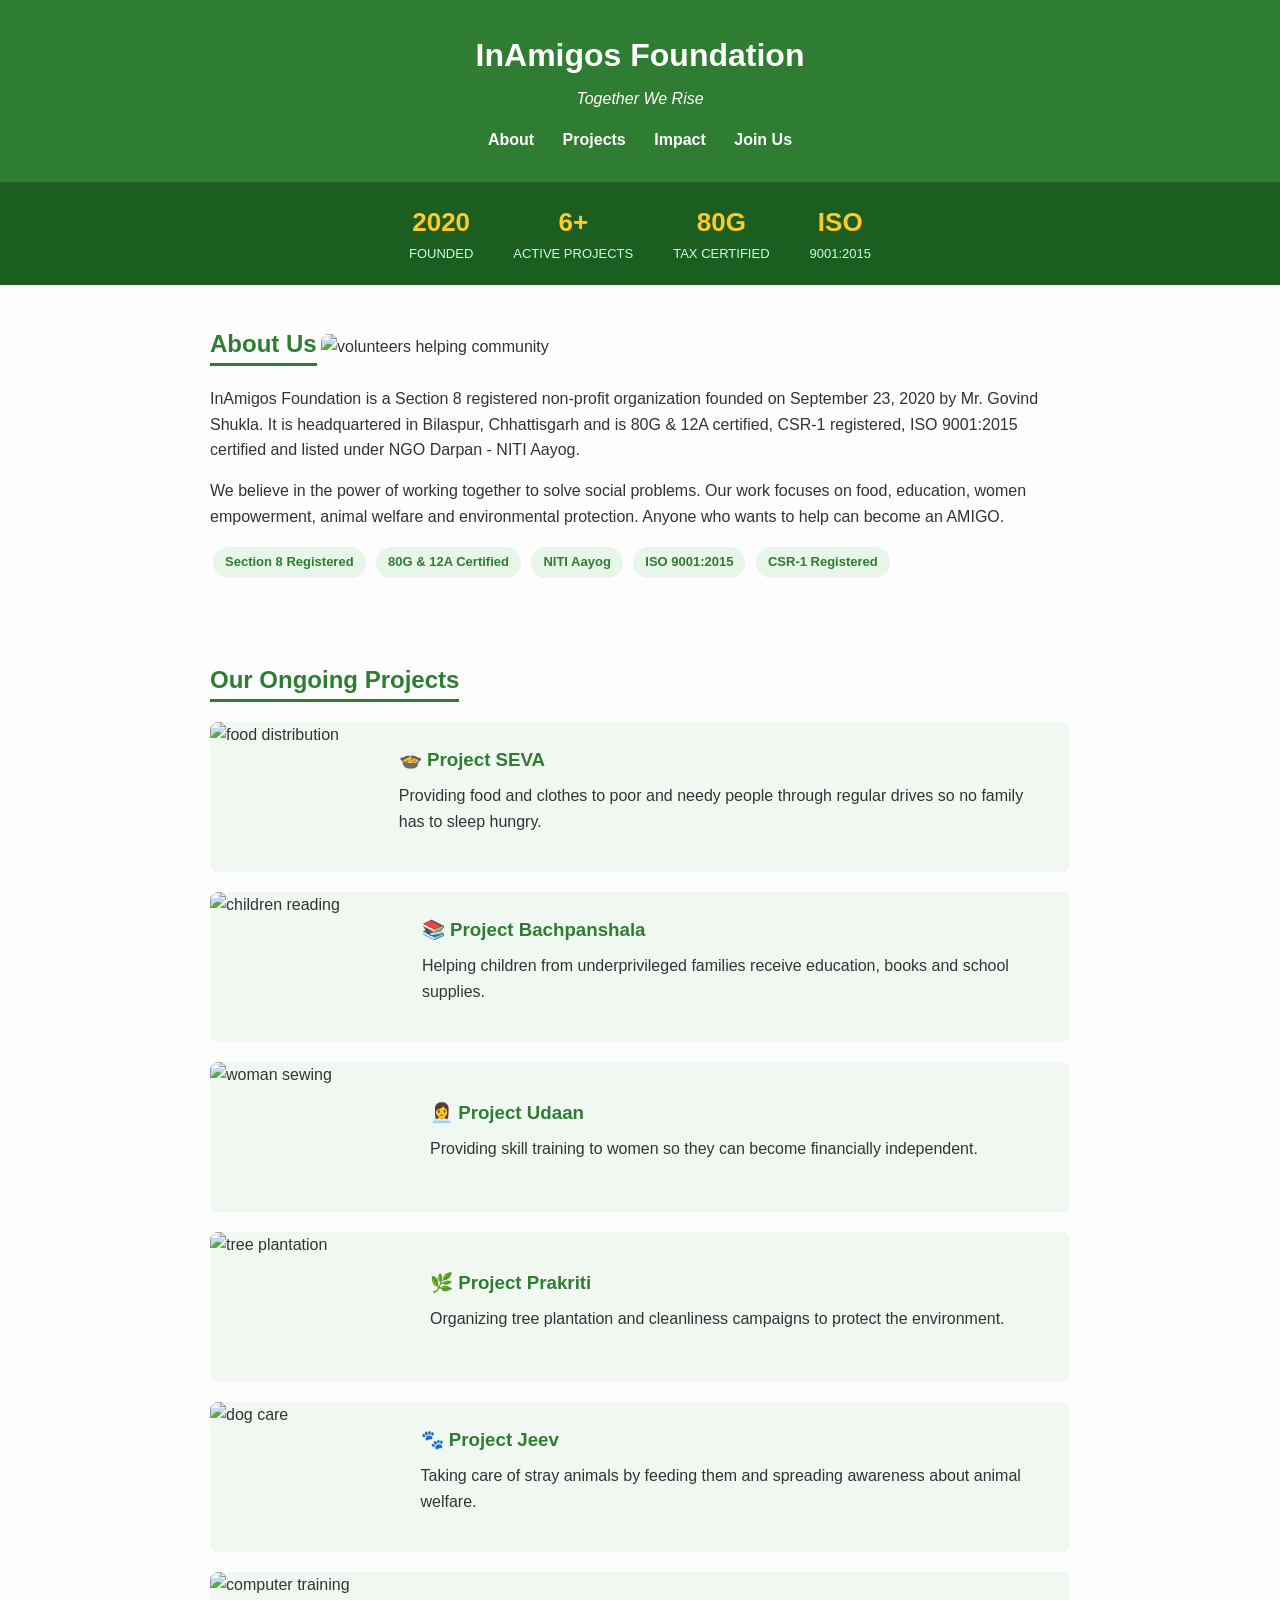
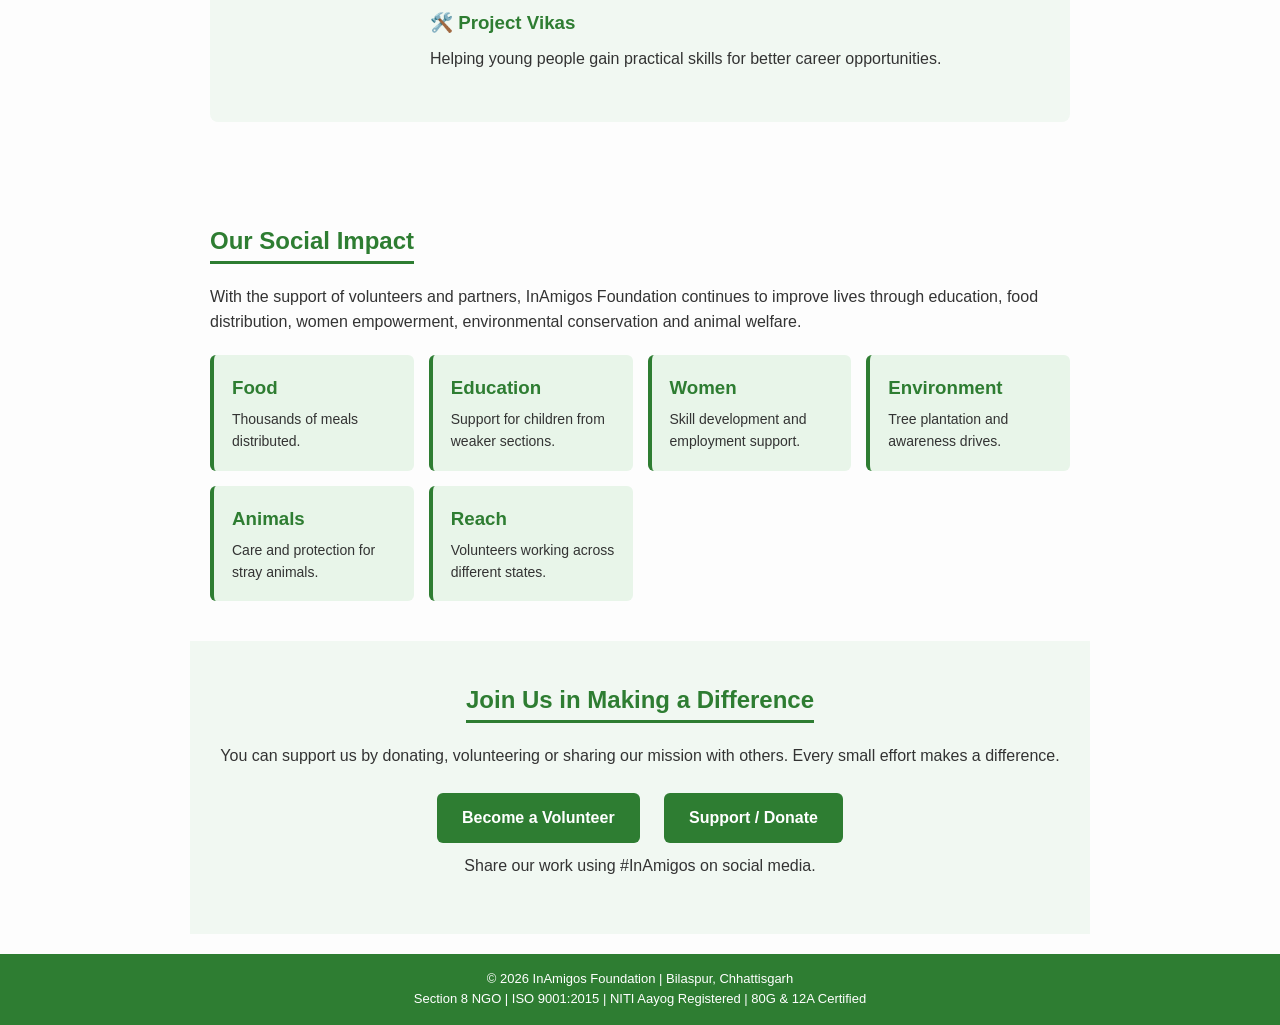
==== commit d3065628: "Fix HTML formatting and improve readability" ====
--- a/index.html
+++ b/index.html
@@ -1,217 +1,228 @@
 <!DOCTYPE html>
-<html lang='en'>
+<html lang="en">
 
 <head>
-<meta charset="UTF-8">
-   <meta name='viewport' content='width=device-width initial-scale=1.0'>
-<title>InAmigos Foundation</title>
+    <meta charset="UTF-8">
+    <meta name="viewport" content="width=device-width, initial-scale=1.0">
+    <title>InAmigos Foundation</title>
     <link rel="stylesheet" href="style.css">
 </head>
 
 <body>
 
-<header>
-    <h1>InAmigos Foundation</h1>
-<p>Together We Rise</p>
-
-    <nav>
-        <a href="#about">About</a>
-        <a href='#projects'>Projects</a>
-        <a href='#impact'>Impact</a>
-<a href='#join'>Join Us</a>
-    </nav>
-</header>
-
-<div class='stats'>
-
-    <div class="stat">
-        <h3>2020</h3>
-        <p>Founded</p>
+    <header>
+        <h1>InAmigos Foundation</h1>
+        <p>Together We Rise</p>
+
+        <nav>
+            <a href="#about">About</a>
+            <a href="#projects">Projects</a>
+            <a href="#impact">Impact</a>
+            <a href="#join">Join Us</a>
+        </nav>
+    </header>
+
+    <div class="stats">
+
+        <div class="stat">
+            <h3>2020</h3>
+            <p>Founded</p>
+        </div>
+
+        <div class="stat">
+            <h3>6+</h3>
+            <p>Active Projects</p>
+        </div>
+
+        <div class="stat">
+            <h3>80G</h3>
+            <p>Tax Certified</p>
+        </div>
+
+        <div class="stat">
+            <h3>ISO</h3>
+            <p>9001:2015</p>
+        </div>
+
     </div>
 
-    <div class="stat">
-        <h3>6+</h3>
-        <p>Active Projects</p>
-    </div>
-
-    <div class="stat">
-        <h3>80G</h3>
-        <p>Tax Certified</p>
-    </div>
-
-    <div class="stat">
-        <h3>ISO</h3>
-        <p>9001:2015</p>
-    </div>
-
-</div>
-
-<section id='about'>
-
-    <h2>About Us</h2>
-
-<img src='https://images.pexels.com/photos/6646917/pexels-photo-6646917.jpeg?auto=compress&cs=tinysrgb&w=800' alt='volunteers helping community'>
-
-    <p>
-        InAmigos Foundation is a Section 8 registered non-profit organization founded on September 23 2020 by Mr Govind Shukla.
-        It is headquartered in Bilaspur Chhattisgarh and is 80G & 12A certified CSR-1 registered
-        ISO 9001:2015 certified and listed under NGO Darpan - NITI Aayog.
-    </p>
-
-    <p>
-We believe in the power of working together to solve social problems.
-Our work focuses on food education women empowerment animal welfare and environmental protection.
-Anyone who wants to help can become an AMIGO.
-    </p>
-
-<div class='tags'>
-    <span>Section 8 Registered</span>
-<span>80G & 12A Certified</span>
-    <span>NITI Aayog</span>
-<span>ISO 9001:2015</span>
-    <span>CSR-1 Registered</span>
-</div>
-
-</section>
-
-<section id="projects">
-
-<h2>Our Ongoing Projects</h2>
-
-<div class='projectContainer'>
-
-    <img src='https://images.pexels.com/photos/6646923/pexels-photo-6646923.jpeg?auto=compress&cs=tinysrgb&w=400' alt='food distribution'>
-
-        <div>
-            <h3>🍲 Project SEVA</h3>
-<p>Providing food and clothes to poor and needy people through regular drives so no family has to sleep hungry.</p>
-        </div>
-
-    </div>
-
-    <div class='projectContainer'>
-
-<img src='https://images.pexels.com/photos/14025670/pexels-photo-14025670.jpeg?auto=compress&cs=tinysrgb&w=400' alt='children reading'>
-
-        <div>
-            <h3>📚 Project Bachpanshala</h3>
-            <p>Helping children from underprivileged families receive education books and school supplies.</p>
-        </div>
-
-    </div>
-
-<div class="projectContainer">
-
-<img src='https://images.pexels.com/photos/3984836/pexels-photo-3984836.jpeg?auto=compress&cs=tinysrgb&w=400' alt='woman sewing'>
-
-    <div>
-        <h3>👩‍💼 Project Udaan</h3>
-        <p>Providing skill training to women so they can become financially independent.</p>
-    </div>
-
-    </div>
-
-    <div class="projectContainer">
-
-        <img src='https://images.pexels.com/photos/5487075/pexels-photo-5487075.jpeg?auto=compress&cs=tinysrgb&w=400' alt='tree plantation'>
-
-    <div>
-        <h3>🌿 Project Prakriti</h3>
-        <p>Organizing tree plantation and cleanliness campaigns to protect the environment.</p>
-    </div>
-
-    </div>
-
-<div class='projectContainer'>
-
-        <img src='https://images.pexels.com/photos/6816855/pexels-photo-6816855.jpeg?auto=compress&cs=tinysrgb&w=400' alt='dog care'>
-
-        <div>
-            <h3>🐾 Project Jeev</h3>
-            <p>Taking care of stray animals by feeding them and spreading awareness about animal welfare.</p>
-        </div>
-
-    </div>
-
-<div class="projectContainer">
-
-        <img src='https://images.pexels.com/photos/10638075/pexels-photo-10638075.jpeg?auto=compress&cs=tinysrgb&w=400' alt='computer training'>
-
-        <div>
-            <h3>🛠️ Project Vikas</h3>
-            <p>Helping young people gain practical skills for better career opportunities.</p>
-        </div>
-
-    </div>
-
-</section>
-
-<section id='impact'>
-
-    <h2>Our Social Impact</h2>
-
-    <p>
-With the support of volunteers and partners InAmigos Foundation continues to improve lives through education
-food distribution women empowerment environmental conservation and animal welfare.
-    </p>
-
-<div class='impactGrid'>
-
-    <div class="impactCard">
-        <h3>Food</h3>
-        <p>Thousands of meals distributed.</p>
-    </div>
-
-<div class="impactCard">
-        <h3>Education</h3>
-        <p>Support for children from weaker sections.</p>
-    </div>
-
-<div class='impactCard'>
-        <h3>Women</h3>
-        <p>Skill development and employment support.</p>
-    </div>
-
-    <div class='impactCard'>
-        <h3>Environment</h3>
-        <p>Tree plantation and awareness drives.</p>
-    </div>
-
-    <div class="impactCard">
-        <h3>Animals</h3>
-        <p>Care and protection for stray animals.</p>
-    </div>
-
-    <div class="impactCard">
-        <h3>Reach</h3>
-        <p>Volunteers working across different states.</p>
-    </div>
-
-</div>
-
-</section>
-
-<section id="join">
-
-<h2>Join Us in Making a Difference</h2>
-
-<p>
-You can support us by donating volunteering or sharing our mission with others.
-Every small effort makes a difference.
-</p>
-
-    <a href="https://inamigosfoundation.org.in/" class='btn'>Become a Volunteer</a>
-
-    <a href="https://inamigosfoundation.org.in/" class="btn">Support / Donate</a>
-
-<p>Share our work using #InAmigos on social media.</p>
-
-</section>
-
-<footer>
-    <p>&copy; 2026 InAmigos Foundation | Bilaspur Chhattisgarh</p>
-<p>Section 8 NGO | ISO 9001:2015 | NITI Aayog Registered | 80G & 12A Certified</p>
-</footer>
+    <section id="about">
+
+        <h2>About Us</h2>
+
+        <img src="https://images.pexels.com/photos/6646917/pexels-photo-6646917.jpeg?auto=compress&cs=tinysrgb&w=800"
+            alt="volunteers helping community">
+
+        <p>
+            InAmigos Foundation is a Section 8 registered non-profit organization founded on September 23, 2020 by Mr.
+            Govind Shukla.
+            It is headquartered in Bilaspur, Chhattisgarh and is 80G & 12A certified, CSR-1 registered,
+            ISO 9001:2015 certified and listed under NGO Darpan - NITI Aayog.
+        </p>
+
+        <p>
+            We believe in the power of working together to solve social problems.
+            Our work focuses on food, education, women empowerment, animal welfare and environmental protection.
+            Anyone who wants to help can become an AMIGO.
+        </p>
+
+        <div class="tags">
+            <span>Section 8 Registered</span>
+            <span>80G & 12A Certified</span>
+            <span>NITI Aayog</span>
+            <span>ISO 9001:2015</span>
+            <span>CSR-1 Registered</span>
+        </div>
+
+    </section>
+
+    <section id="projects">
+
+        <h2>Our Ongoing Projects</h2>
+
+        <div class="project">
+
+            <img src="https://images.pexels.com/photos/6646923/pexels-photo-6646923.jpeg?auto=compress&cs=tinysrgb&w=400"
+                alt="food distribution">
+
+            <div>
+                <h3>🍲 Project SEVA</h3>
+                <p>Providing food and clothes to poor and needy people through regular drives so no family has to sleep
+                    hungry.</p>
+            </div>
+
+        </div>
+
+        <div class="project">
+
+            <img src="https://images.pexels.com/photos/14025670/pexels-photo-14025670.jpeg?auto=compress&cs=tinysrgb&w=400"
+                alt="children reading">
+
+            <div>
+                <h3>📚 Project Bachpanshala</h3>
+                <p>Helping children from underprivileged families receive education, books and school supplies.</p>
+            </div>
+
+        </div>
+
+        <div class="project">
+
+            <img src="https://images.pexels.com/photos/3984836/pexels-photo-3984836.jpeg?auto=compress&cs=tinysrgb&w=400"
+                alt="woman sewing">
+
+            <div>
+                <h3>👩‍💼 Project Udaan</h3>
+                <p>Providing skill training to women so they can become financially independent.</p>
+            </div>
+
+        </div>
+
+        <div class="project">
+
+            <img src="https://images.pexels.com/photos/5487075/pexels-photo-5487075.jpeg?auto=compress&cs=tinysrgb&w=400"
+                alt="tree plantation">
+
+            <div>
+                <h3>🌿 Project Prakriti</h3>
+                <p>Organizing tree plantation and cleanliness campaigns to protect the environment.</p>
+            </div>
+
+        </div>
+
+        <div class="project">
+
+            <img src="https://images.pexels.com/photos/6816855/pexels-photo-6816855.jpeg?auto=compress&cs=tinysrgb&w=400"
+                alt="dog care">
+
+            <div>
+                <h3>🐾 Project Jeev</h3>
+                <p>Taking care of stray animals by feeding them and spreading awareness about animal welfare.</p>
+            </div>
+
+        </div>
+
+        <div class="project">
+
+            <img src="https://images.pexels.com/photos/10638075/pexels-photo-10638075.jpeg?auto=compress&cs=tinysrgb&w=400"
+                alt="computer training">
+
+            <div>
+                <h3>🛠️ Project Vikas</h3>
+                <p>Helping young people gain practical skills for better career opportunities.</p>
+            </div>
+
+        </div>
+
+    </section>
+
+    <section id="impact">
+
+        <h2>Our Social Impact</h2>
+
+        <p>
+            With the support of volunteers and partners, InAmigos Foundation continues to improve lives through
+            education,
+            food distribution, women empowerment, environmental conservation and animal welfare.
+        </p>
+
+        <div class="impact-grid">
+
+            <div class="impact-card">
+                <h3>Food</h3>
+                <p>Thousands of meals distributed.</p>
+            </div>
+
+            <div class="impact-card">
+                <h3>Education</h3>
+                <p>Support for children from weaker sections.</p>
+            </div>
+
+            <div class="impact-card">
+                <h3>Women</h3>
+                <p>Skill development and employment support.</p>
+            </div>
+
+            <div class="impact-card">
+                <h3>Environment</h3>
+                <p>Tree plantation and awareness drives.</p>
+            </div>
+
+            <div class="impact-card">
+                <h3>Animals</h3>
+                <p>Care and protection for stray animals.</p>
+            </div>
+
+            <div class="impact-card">
+                <h3>Reach</h3>
+                <p>Volunteers working across different states.</p>
+            </div>
+
+        </div>
+
+    </section>
+
+    <section id="join">
+
+        <h2>Join Us in Making a Difference</h2>
+
+        <p>
+            You can support us by donating, volunteering or sharing our mission with others.
+            Every small effort makes a difference.
+        </p>
+
+        <a href="https://inamigosfoundation.org.in/" class="btn">Become a Volunteer</a>
+
+        <a href="https://inamigosfoundation.org.in/" class="btn">Support / Donate</a>
+
+        <p>Share our work using #InAmigos on social media.</p>
+
+    </section>
+
+    <footer>
+        <p>&copy; 2026 InAmigos Foundation | Bilaspur, Chhattisgarh</p>
+        <p>Section 8 NGO | ISO 9001:2015 | NITI Aayog Registered | 80G & 12A Certified</p>
+    </footer>
 
 </body>
+
 </html>
